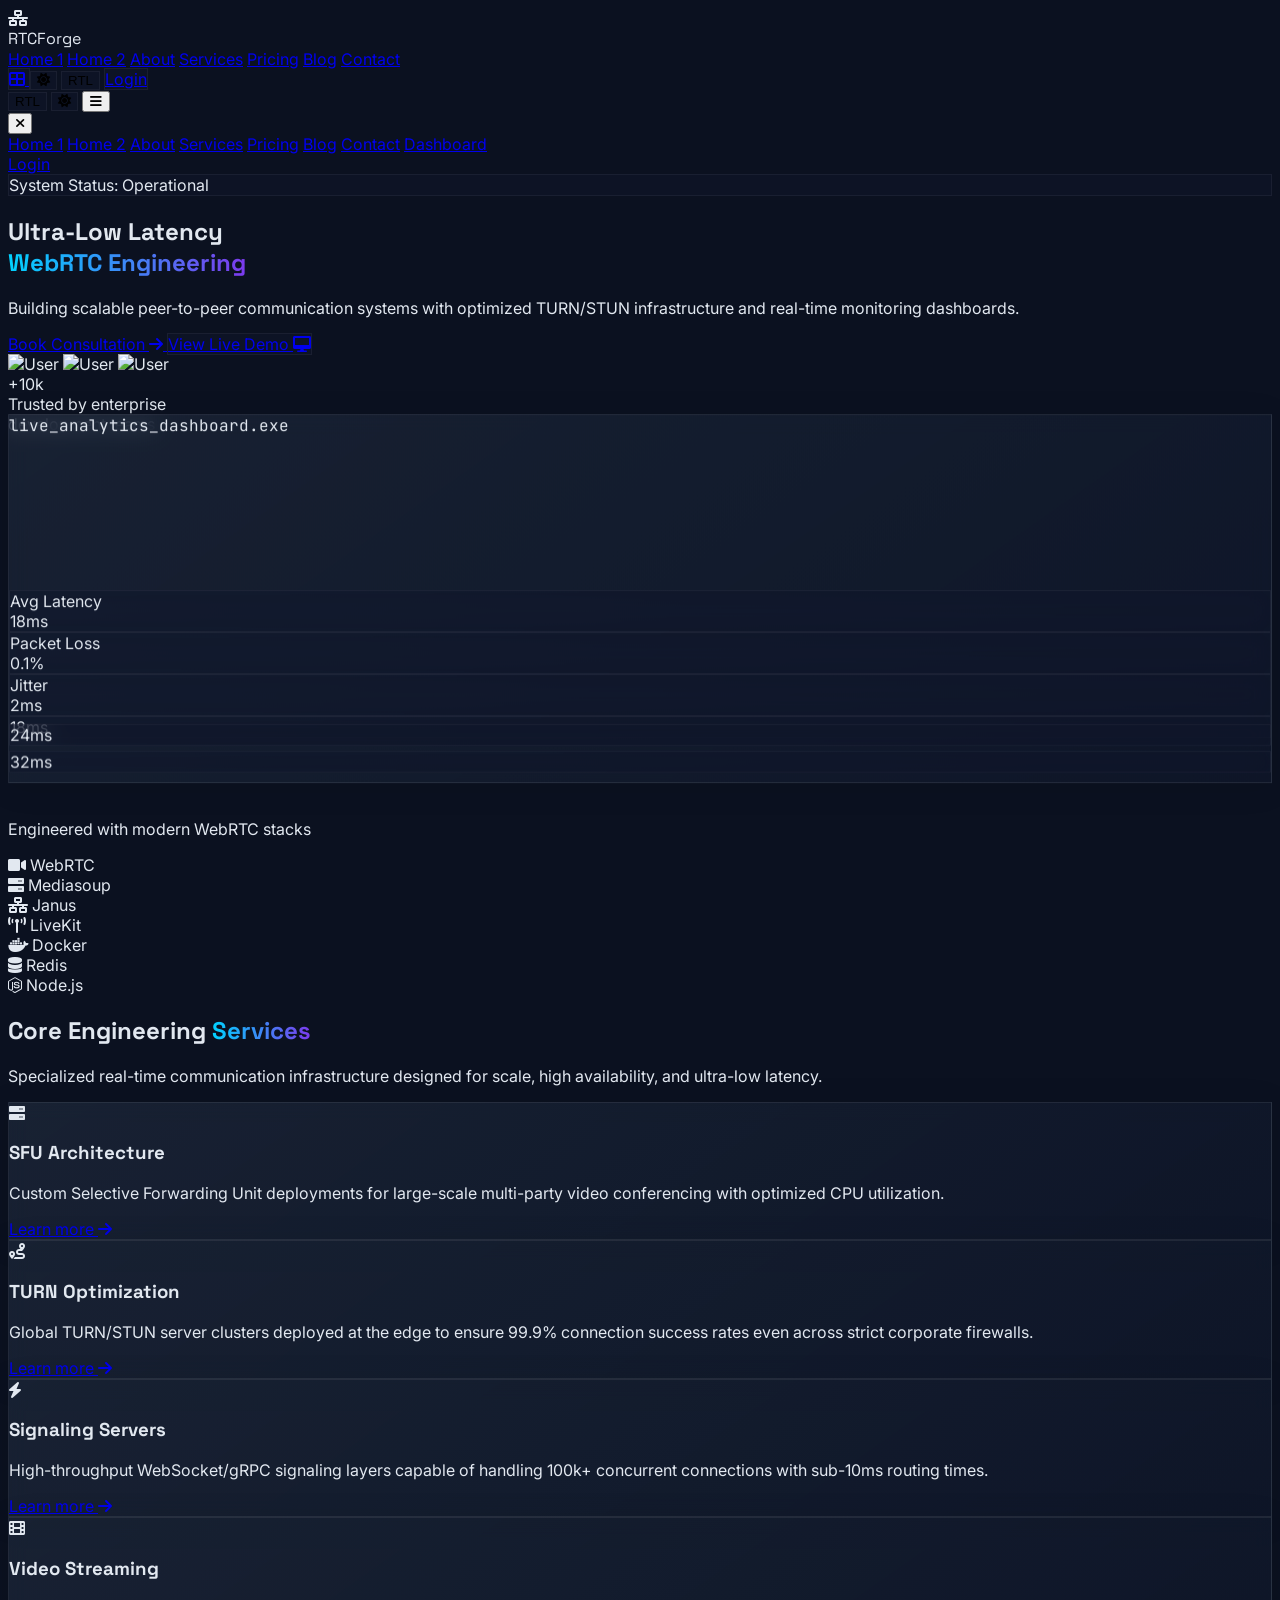
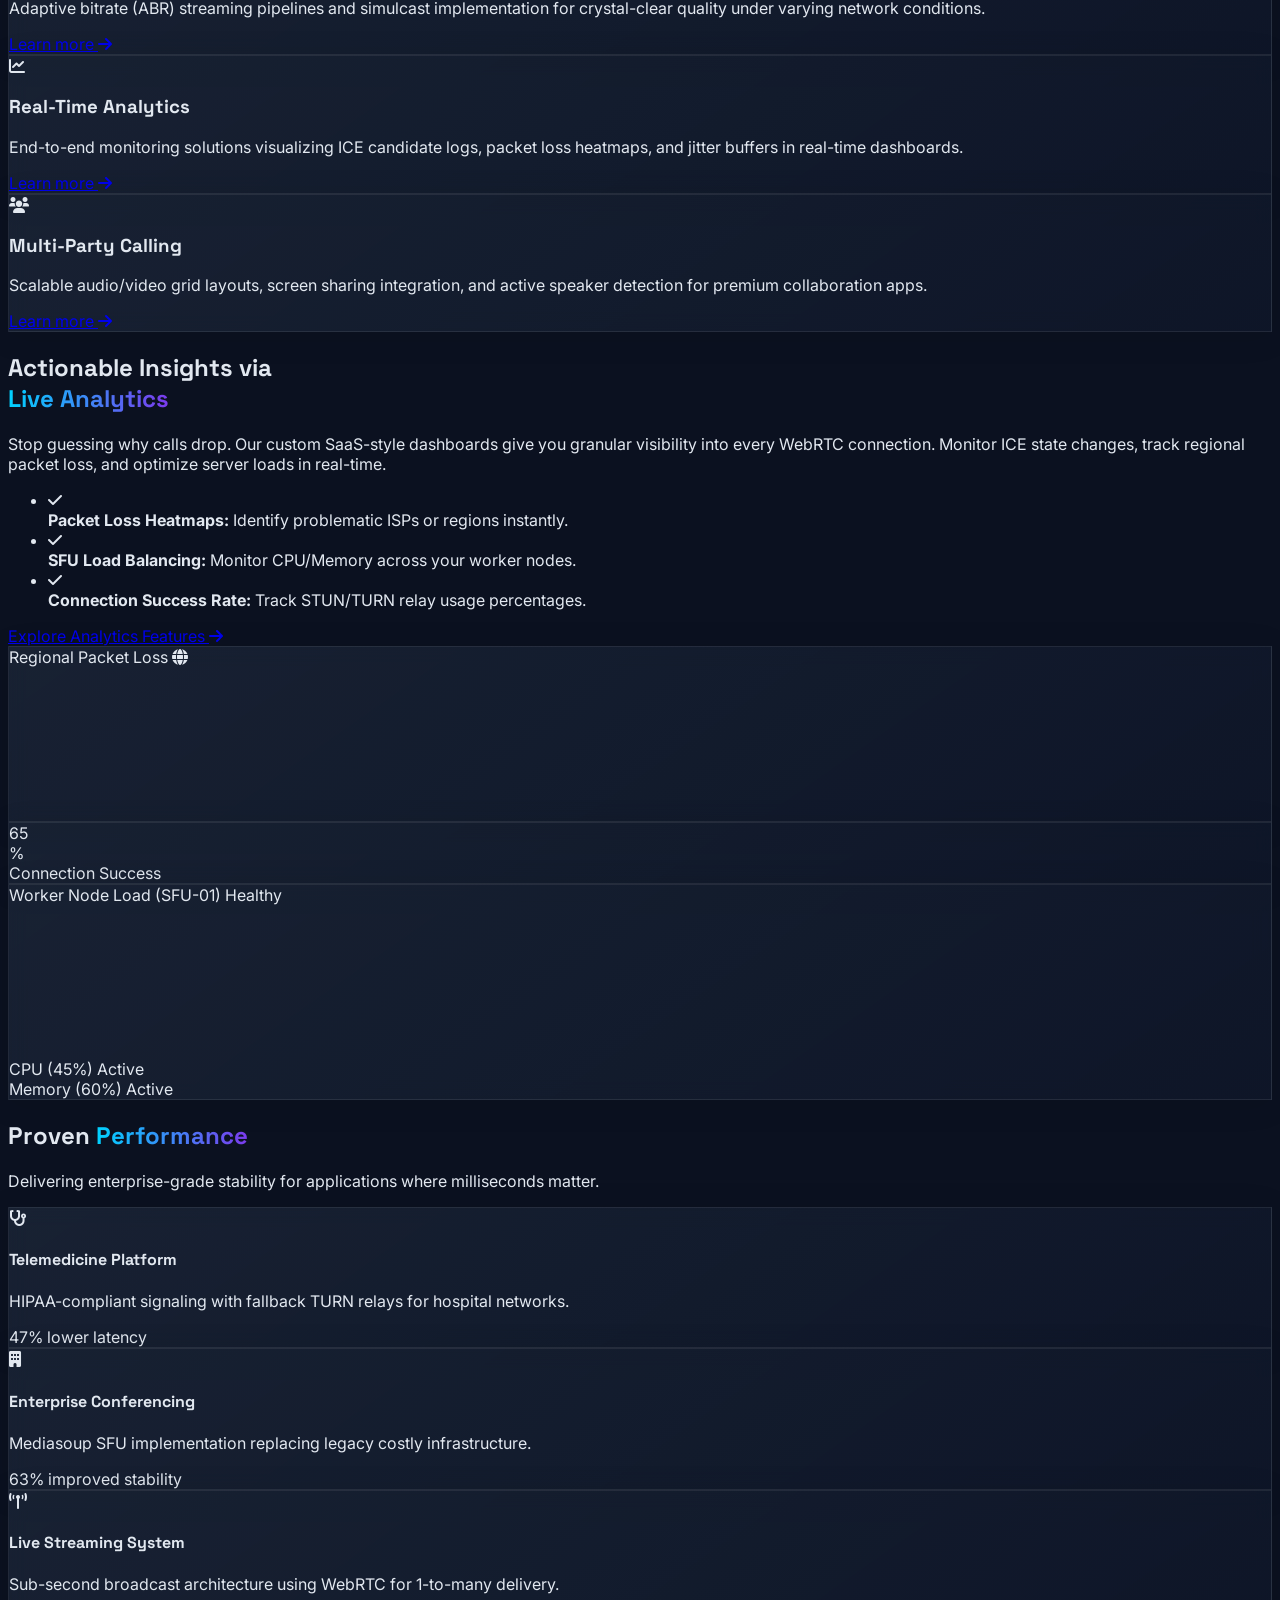
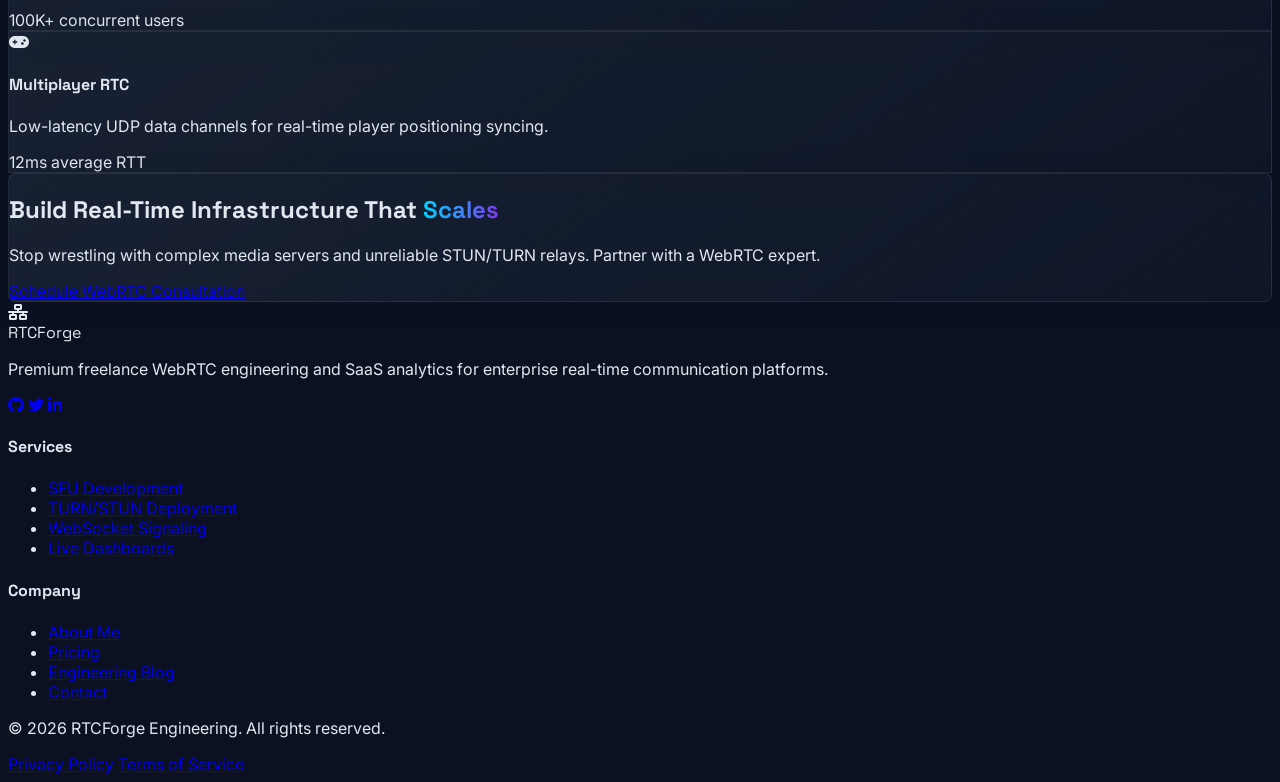
==== index.html @ e5177c93 "first commit" ====
<!DOCTYPE html>
<html lang="en" dir="ltr">
<head>
    <meta charset="UTF-8">
    <meta name="viewport" content="width=device-width, initial-scale=1.0">
    <title>WebRTC Dev | Premium Infrastructure</title>
    <meta name="description" content="Ultra-Low Latency WebRTC Engineering and SaaS Analytics">
    <script src="https://cdn.tailwindcss.com"></script>
    <script>
        tailwind.config = {
            darkMode: 'class',
            theme: {
                extend: {
                    colors: {
                        primary: '#00D2FF',
                        secondary: '#7C3AED',
                        dark: '#0B1120',
                        success: '#22C55E',
                        warning: '#F59E0B'
                    }
                }
            }
        }
    </script>
    <link href="https://cdnjs.cloudflare.com/ajax/libs/font-awesome/6.0.0/css/all.min.css" rel="stylesheet">
    <link href="https://unpkg.com/aos@2.3.1/dist/aos.css" rel="stylesheet">
    <link rel="stylesheet" href="assets/css/style.css">
    <link rel="stylesheet" href="assets/css/dark-mode.css">
    <link rel="stylesheet" href="assets/css/responsive.css">
</head>
<body class="antialiased selection:bg-primary selection:text-white relative">

    <!-- Header -->
    <!-- Header -->
    <header id="header" class="fixed w-full top-0 z-50 transition-all duration-300 bg-transparent">
        <div class="max-w-7xl mx-auto px-4 sm:px-6 lg:px-8">
            <div class="flex justify-between items-center h-20">
                <!-- Logo -->
                <div class="flex-shrink-0 flex items-center gap-3">
                    <div class="w-10 h-10 rounded-lg bg-gradient-to-tr from-primary to-secondary flex items-center justify-center text-white font-bold text-xl neon-border">
                        <i class="fas fa-network-wired"></i>
                    </div>
                    <span class="font-bold text-xl tracking-tight text-white dark-text-light" style="font-family: 'Space Grotesk', sans-serif;">RTC<span class="text-primary">Forge</span></span>
                </div>

                <!-- Desktop Menu -->
                <nav class="hidden xl:flex space-x-8 desktop-menu items-center">
                    <a href="index.html" class="text-primary font-medium hover:text-primary transition-colors">Home 1</a>
                    <a href="home2.html" class="text-gray-300 hover:text-white transition-colors">Home 2</a>
                    <a href="about.html" class="text-gray-300 hover:text-white transition-colors">About</a>
                    <a href="services.html" class="text-gray-300 hover:text-white transition-colors">Services</a>
                    <a href="pricing.html" class="text-gray-300 hover:text-white transition-colors">Pricing</a>
                    <a href="blog.html" class="text-gray-300 hover:text-white transition-colors">Blog</a>
                    <a href="contact.html" class="text-gray-300 hover:text-white transition-colors">Contact</a>
                </nav>

                <!-- Right Side Actions -->
                <div class="hidden xl:flex items-center space-x-4">
                    <a href="dashboard.html" title="Dashboard" class="text-gray-300 hover:text-white transition-colors text-sm font-bold glass px-3 py-2 rounded-lg flex items-center justify-center">
                        <i class="fas fa-th-large"></i>
                    </a>
                    <button id="theme-toggle" class="text-gray-300 hover:text-white transition-colors text-sm font-bold glass px-3 py-2 rounded-lg flex items-center justify-center">
                        <i class="fas fa-sun"></i>
                    </button>
                    <button id="rtl-toggle" class="text-gray-300 hover:text-white transition-colors text-sm font-bold glass px-3 py-2 rounded-lg">
                        RTL
                    </button>
                    <a href="login.html" class="text-gray-300 hover:text-white transition-colors glass px-6 py-2 rounded-lg font-medium">Login</a>
                </div>

                <!-- Mobile menu button -->
                <div class="xl:hidden flex items-center gap-4">
                    
                    <button id="mobile-rtl-toggle" class="text-gray-300 hover:text-white text-xs font-bold glass px-2 py-1 rounded">
                        RTL
                    </button>
                    <button id="mobile-theme-toggle" class="text-gray-300 hover:text-white w-8 h-8 rounded-full glass flex items-center justify-center">
                        <i class="fas fa-sun"></i>
                    </button>
                    <button id="mobile-menu-btn" class="text-gray-300 hover:text-white focus:outline-none p-2">
                        <i class="fas fa-bars text-2xl"></i>
                    </button>
                </div>
            </div>
        </div>
    </header>

                <!-- Mobile Menu Overlay -->
    <div id="mobile-menu" class="fixed inset-0 z-[60] bg-dark/95 backdrop-blur-xl transform translate-x-full transition-transform duration-300 xl:hidden flex flex-col">
        <div class="flex justify-end p-6">
            <button id="close-menu-btn" class="text-gray-400 hover:text-white">
                <i class="fas fa-times text-2xl"></i>
            </button>
        </div>
        <div class="flex flex-col items-center gap-6 px-4 py-8 overflow-y-auto">
            <a href="index.html" class="text-2xl font-bold text-primary">Home 1</a>
            <a href="home2.html" class="text-2xl font-bold text-gray-300">Home 2</a>
            <a href="about.html" class="text-2xl font-bold text-gray-300">About</a>
            <a href="services.html" class="text-2xl font-bold text-gray-300">Services</a>
            <a href="pricing.html" class="text-2xl font-bold text-gray-300">Pricing</a>
            <a href="blog.html" class="text-2xl font-bold text-gray-300">Blog</a>
            <a href="contact.html" class="text-2xl font-bold text-gray-300">Contact</a>
            <a href="dashboard.html" class="text-2xl font-bold text-gray-300">Dashboard</a>
            
            <div class="flex gap-4 mt-8 w-full justify-center">
                <a href="login.html" class="bg-gradient-to-r from-primary to-secondary text-white font-bold px-8 py-3 rounded-lg w-full max-w-xs text-center btn-glow">Login</a>
            </div>
        </div>
    </div>
    </div>
    </div>
    </div>

    <!-- Main Content -->
    <main>
        <!-- SECTION 1: HERO -->
        <section class="relative min-h-screen flex items-center pt-24 pb-12 overflow-hidden">
            <!-- Background Elements -->
            <div class="absolute inset-0 z-0">
                <div class="absolute top-1/4 left-1/4 w-96 h-96 bg-primary/20 rounded-full blur-[120px] mix-blend-screen"></div>
                <div class="absolute bottom-1/4 right-1/4 w-96 h-96 bg-secondary/20 rounded-full blur-[120px] mix-blend-screen"></div>
                <div class="absolute inset-0 bg-[url('https://images.unsplash.com/photo-1451187580459-43490279c0fa?q=80&w=2072&auto=format&fit=crop')] bg-cover bg-center opacity-10 mix-blend-luminosity"></div>
                <!-- Animated particles (simulated with CSS) -->
                <div class="absolute inset-0 overflow-hidden opacity-30">
                    <div class="packet absolute w-2 h-2 bg-primary rounded-full blur-[1px] top-1/4 left-0"></div>
                    <div class="packet absolute w-2 h-2 bg-secondary rounded-full blur-[1px] top-2/4 left-10"></div>
                    <div class="packet absolute w-2 h-2 bg-primary rounded-full blur-[1px] top-3/4 left-20"></div>
                </div>
            </div>

            <div class="max-w-7xl mx-auto px-4 sm:px-6 lg:px-8 relative z-10 w-full">
                <div class="grid grid-cols-1 lg:grid-cols-2 gap-12 items-center">
                    <div data-aos="fade-right">
                        <div class="inline-flex items-center gap-2 px-4 py-2 rounded-full glass border border-primary/30 text-primary text-sm font-medium mb-6">
                            <span class="relative flex h-3 w-3">
                              <span class="animate-ping absolute inline-flex h-full w-full rounded-full bg-primary opacity-75"></span>
                              <span class="relative inline-flex rounded-full h-3 w-3 bg-primary"></span>
                            </span>
                            System Status: Operational
                        </div>
                        <h1 class="hero-title text-5xl md:text-6xl font-bold leading-tight mb-6 text-white dark-text-light">
                            Ultra-Low Latency <br>
                            <span class="text-gradient">WebRTC Engineering</span>
                        </h1>
                        <p class="text-lg md:text-xl text-gray-400 mb-8 max-w-xl leading-relaxed">
                            Building scalable peer-to-peer communication systems with optimized TURN/STUN infrastructure and real-time monitoring dashboards.
                        </p>
                        <div class="flex flex-wrap gap-4">
                            <a href="contact.html" class="bg-gradient-to-r from-primary to-secondary text-white font-bold px-8 py-4 rounded-lg btn-glow inline-flex items-center gap-2">
                                Book Consultation <i class="fas fa-arrow-right"></i>
                            </a>
                            <a href="dashboard.html" class="glass text-white font-bold px-8 py-4 rounded-lg hover:bg-white/10 transition-colors inline-flex items-center gap-2">
                                View Live Demo <i class="fas fa-desktop"></i>
                            </a>
                        </div>
                        <div class="mt-10 flex gap-6 items-center">
                            <div class="flex -space-x-4">
                                <img class="w-12 h-12 rounded-full border-2 border-dark" src="https://images.unsplash.com/photo-1534528741775-53994a69daeb?q=80&w=100&auto=format&fit=crop" alt="User">
                                <img class="w-12 h-12 rounded-full border-2 border-dark" src="https://images.unsplash.com/photo-1506794778202-cad84cf45f1d?q=80&w=100&auto=format&fit=crop" alt="User">
                                <img class="w-12 h-12 rounded-full border-2 border-dark" src="https://images.unsplash.com/photo-1494790108377-be9c29b29330?q=80&w=100&auto=format&fit=crop" alt="User">
                                <div class="w-12 h-12 rounded-full border-2 border-dark bg-slate-800 flex items-center justify-center text-xs font-bold">+10k</div>
                            </div>
                            <div class="text-sm text-gray-400">Trusted by enterprise<br><span class="text-white font-semibold">development teams</span></div>
                        </div>
                    </div>
                    
                    <div class="relative" data-aos="fade-left" data-aos-delay="200">
                        <!-- Hero Visual: Dashboard UI Mockup -->
                        <div class="glass-card rounded-2xl p-6 border border-slate-700/50 float-anim relative">
                            <!-- Top Bar -->
                            <div class="flex justify-between items-center mb-6 border-b border-slate-700/50 pb-4">
                                <div class="flex gap-2">
                                    <div class="w-3 h-3 rounded-full bg-red-500"></div>
                                    <div class="w-3 h-3 rounded-full bg-yellow-500"></div>
                                    <div class="w-3 h-3 rounded-full bg-green-500"></div>
                                </div>
                                <div class="text-xs text-gray-400 tech-label">live_analytics_dashboard.exe</div>
                            </div>
                            
                            <!-- Graph Area -->
                            <div class="h-48 mb-6 relative">
                                <canvas id="latencyChart"></canvas>
                            </div>

                            <!-- Metrics -->
                            <div class="grid grid-cols-3 gap-4">
                                <div class="glass rounded-xl p-4 text-center border border-white/5">
                                    <div class="text-gray-400 text-xs mb-1 uppercase tracking-wider">Avg Latency</div>
                                    <div class="text-2xl font-bold text-white flex items-center justify-center gap-1">
                                        18<span class="text-primary text-sm">ms</span>
                                    </div>
                                </div>
                                <div class="glass rounded-xl p-4 text-center border border-white/5 relative overflow-hidden">
                                    <div class="absolute inset-0 bg-secondary/10"></div>
                                    <div class="text-gray-400 text-xs mb-1 uppercase tracking-wider relative z-10">Packet Loss</div>
                                    <div class="text-2xl font-bold text-white flex items-center justify-center gap-1 relative z-10">
                                        0.1<span class="text-secondary text-sm">%</span>
                                    </div>
                                </div>
                                <div class="glass rounded-xl p-4 text-center border border-white/5">
                                    <div class="text-gray-400 text-xs mb-1 uppercase tracking-wider">Jitter</div>
                                    <div class="text-2xl font-bold text-white flex items-center justify-center gap-1">
                                        2<span class="text-success text-sm">ms</span>
                                    </div>
                                </div>
                            </div>

                            <!-- Latency Badges absolute positioned -->
                            <div class="absolute -top-6 -right-6 glass px-4 py-2 rounded-lg border border-primary/50 text-primary font-bold shadow-[0_0_15px_rgba(0,210,255,0.3)] animate-pulse">
                                18ms
                            </div>
                            <div class="absolute top-1/2 -left-8 glass px-4 py-2 rounded-lg border border-secondary/50 text-secondary font-bold shadow-[0_0_15px_rgba(124,58,237,0.3)] float-anim" style="animation-delay: 1s;">
                                24ms
                            </div>
                            <div class="absolute -bottom-4 right-10 glass px-4 py-2 rounded-lg border border-success/50 text-success font-bold shadow-[0_0_15px_rgba(34,197,94,0.3)] float-anim" style="animation-delay: 2s;">
                                32ms
                            </div>
                        </div>
                    </div>
                </div>
            </div>
        </section>

        <!-- SECTION 2: TECHNOLOGY STACK -->
        <section class="py-12 border-y border-white/5 bg-black/20">
            <div class="max-w-7xl mx-auto px-4 sm:px-6 lg:px-8 text-center">
                <p class="text-sm text-gray-500 uppercase tracking-widest mb-8 font-semibold">Engineered with modern WebRTC stacks</p>
                <div class="flex flex-wrap justify-center gap-8 md:gap-16 items-center opacity-70 grayscale hover:grayscale-0 transition-all duration-500">
                    <div class="text-2xl font-bold text-white flex items-center gap-2"><i class="fas fa-video text-primary"></i> WebRTC</div>
                    <div class="text-2xl font-bold text-white flex items-center gap-2"><i class="fas fa-server text-secondary"></i> Mediasoup</div>
                    <div class="text-2xl font-bold text-white flex items-center gap-2"><i class="fas fa-network-wired text-success"></i> Janus</div>
                    <div class="text-2xl font-bold text-white flex items-center gap-2"><i class="fas fa-broadcast-tower text-warning"></i> LiveKit</div>
                    <div class="text-2xl font-bold text-white flex items-center gap-2"><i class="fab fa-docker text-blue-500"></i> Docker</div>
                    <div class="text-2xl font-bold text-white flex items-center gap-2"><i class="fas fa-database text-red-500"></i> Redis</div>
                    <div class="text-2xl font-bold text-white flex items-center gap-2"><i class="fab fa-node-js text-green-500"></i> Node.js</div>
                </div>
            </div>
        </section>

        <!-- SECTION 3: SERVICES -->
        <section class="py-24 relative">
            <div class="max-w-7xl mx-auto px-4 sm:px-6 lg:px-8">
                <div class="text-center max-w-3xl mx-auto mb-16" data-aos="fade-up">
                    <h2 class="text-3xl md:text-5xl font-bold mb-6 text-white">Core Engineering <span class="text-gradient">Services</span></h2>
                    <p class="text-gray-400 text-lg">Specialized real-time communication infrastructure designed for scale, high availability, and ultra-low latency.</p>
                </div>

                <div class="grid grid-cols-1 md:grid-cols-2 lg:grid-cols-3 gap-8">
                    <!-- Service Card 1 -->
                    <div class="glass-card rounded-2xl p-8 hover:-translate-y-2 transition-all duration-300 border border-transparent hover:border-primary/50 group h-full flex flex-col" data-aos="fade-up" data-aos-delay="100">
                        <div class="w-14 h-14 rounded-xl bg-primary/10 flex items-center justify-center text-primary text-2xl mb-6 group-hover:scale-110 transition-transform">
                            <i class="fas fa-server"></i>
                        </div>
                        <h3 class="text-xl font-bold text-white mb-4">SFU Architecture</h3>
                        <p class="text-gray-400 mb-8 flex-grow">Custom Selective Forwarding Unit deployments for large-scale multi-party video conferencing with optimized CPU utilization.</p>
                        <a href="services.html" class="text-primary font-semibold flex items-center gap-2 group-hover:gap-3 transition-all mt-auto">Learn more <i class="fas fa-arrow-right text-sm"></i></a>
                    </div>

                    <!-- Service Card 2 -->
                    <div class="glass-card rounded-2xl p-8 hover:-translate-y-2 transition-all duration-300 border border-transparent hover:border-secondary/50 group h-full flex flex-col" data-aos="fade-up" data-aos-delay="200">
                        <div class="w-14 h-14 rounded-xl bg-secondary/10 flex items-center justify-center text-secondary text-2xl mb-6 group-hover:scale-110 transition-transform">
                            <i class="fas fa-route"></i>
                        </div>
                        <h3 class="text-xl font-bold text-white mb-4">TURN Optimization</h3>
                        <p class="text-gray-400 mb-8 flex-grow">Global TURN/STUN server clusters deployed at the edge to ensure 99.9% connection success rates even across strict corporate firewalls.</p>
                        <a href="services.html" class="text-secondary font-semibold flex items-center gap-2 group-hover:gap-3 transition-all mt-auto">Learn more <i class="fas fa-arrow-right text-sm"></i></a>
                    </div>

                    <!-- Service Card 3 -->
                    <div class="glass-card rounded-2xl p-8 hover:-translate-y-2 transition-all duration-300 border border-transparent hover:border-success/50 group h-full flex flex-col" data-aos="fade-up" data-aos-delay="300">
                        <div class="w-14 h-14 rounded-xl bg-success/10 flex items-center justify-center text-success text-2xl mb-6 group-hover:scale-110 transition-transform">
                            <i class="fas fa-bolt"></i>
                        </div>
                        <h3 class="text-xl font-bold text-white mb-4">Signaling Servers</h3>
                        <p class="text-gray-400 mb-8 flex-grow">High-throughput WebSocket/gRPC signaling layers capable of handling 100k+ concurrent connections with sub-10ms routing times.</p>
                        <a href="services.html" class="text-success font-semibold flex items-center gap-2 group-hover:gap-3 transition-all mt-auto">Learn more <i class="fas fa-arrow-right text-sm"></i></a>
                    </div>

                    <!-- Service Card 4 -->
                    <div class="glass-card rounded-2xl p-8 hover:-translate-y-2 transition-all duration-300 border border-transparent hover:border-warning/50 group h-full flex flex-col" data-aos="fade-up" data-aos-delay="400">
                        <div class="w-14 h-14 rounded-xl bg-warning/10 flex items-center justify-center text-warning text-2xl mb-6 group-hover:scale-110 transition-transform">
                            <i class="fas fa-film"></i>
                        </div>
                        <h3 class="text-xl font-bold text-white mb-4">Video Streaming</h3>
                        <p class="text-gray-400 mb-8 flex-grow">Adaptive bitrate (ABR) streaming pipelines and simulcast implementation for crystal-clear quality under varying network conditions.</p>
                        <a href="services.html" class="text-warning font-semibold flex items-center gap-2 group-hover:gap-3 transition-all mt-auto">Learn more <i class="fas fa-arrow-right text-sm"></i></a>
                    </div>

                    <!-- Service Card 5 -->
                    <div class="glass-card rounded-2xl p-8 hover:-translate-y-2 transition-all duration-300 border border-transparent hover:border-primary/50 group h-full flex flex-col" data-aos="fade-up" data-aos-delay="500">
                        <div class="w-14 h-14 rounded-xl bg-primary/10 flex items-center justify-center text-primary text-2xl mb-6 group-hover:scale-110 transition-transform">
                            <i class="fas fa-chart-line"></i>
                        </div>
                        <h3 class="text-xl font-bold text-white mb-4">Real-Time Analytics</h3>
                        <p class="text-gray-400 mb-8 flex-grow">End-to-end monitoring solutions visualizing ICE candidate logs, packet loss heatmaps, and jitter buffers in real-time dashboards.</p>
                        <a href="services.html" class="text-primary font-semibold flex items-center gap-2 group-hover:gap-3 transition-all mt-auto">Learn more <i class="fas fa-arrow-right text-sm"></i></a>
                    </div>

                    <!-- Service Card 6 -->
                    <div class="glass-card rounded-2xl p-8 hover:-translate-y-2 transition-all duration-300 border border-transparent hover:border-secondary/50 group h-full flex flex-col" data-aos="fade-up" data-aos-delay="600">
                        <div class="w-14 h-14 rounded-xl bg-secondary/10 flex items-center justify-center text-secondary text-2xl mb-6 group-hover:scale-110 transition-transform">
                            <i class="fas fa-users"></i>
                        </div>
                        <h3 class="text-xl font-bold text-white mb-4">Multi-Party Calling</h3>
                        <p class="text-gray-400 mb-8 flex-grow">Scalable audio/video grid layouts, screen sharing integration, and active speaker detection for premium collaboration apps.</p>
                        <a href="services.html" class="text-secondary font-semibold flex items-center gap-2 group-hover:gap-3 transition-all mt-auto">Learn more <i class="fas fa-arrow-right text-sm"></i></a>
                    </div>
                </div>
            </div>
        </section>

        <!-- SECTION 4: LIVE ANALYTICS -->
        <section class="py-24 relative overflow-hidden bg-slate-900/50">
            <!-- Glow effect -->
            <div class="absolute top-0 right-0 w-[500px] h-[500px] bg-secondary/10 rounded-full blur-[150px] mix-blend-screen"></div>

            <div class="max-w-7xl mx-auto px-4 sm:px-6 lg:px-8 relative z-10">
                <div class="grid grid-cols-1 lg:grid-cols-2 gap-16 items-center">
                    <div data-aos="fade-right">
                        <h2 class="text-3xl md:text-5xl font-bold mb-6 text-white">Actionable Insights via <br><span class="text-gradient">Live Analytics</span></h2>
                        <p class="text-gray-400 text-lg mb-8 leading-relaxed">
                            Stop guessing why calls drop. Our custom SaaS-style dashboards give you granular visibility into every WebRTC connection. Monitor ICE state changes, track regional packet loss, and optimize server loads in real-time.
                        </p>
                        <ul class="space-y-4 mb-10">
                            <li class="flex items-start gap-3">
                                <div class="mt-1 w-6 h-6 rounded-full bg-primary/20 flex items-center justify-center text-primary text-xs"><i class="fas fa-check"></i></div>
                                <div class="text-gray-300"><strong>Packet Loss Heatmaps:</strong> Identify problematic ISPs or regions instantly.</div>
                            </li>
                            <li class="flex items-start gap-3">
                                <div class="mt-1 w-6 h-6 rounded-full bg-secondary/20 flex items-center justify-center text-secondary text-xs"><i class="fas fa-check"></i></div>
                                <div class="text-gray-300"><strong>SFU Load Balancing:</strong> Monitor CPU/Memory across your worker nodes.</div>
                            </li>
                            <li class="flex items-start gap-3">
                                <div class="mt-1 w-6 h-6 rounded-full bg-success/20 flex items-center justify-center text-success text-xs"><i class="fas fa-check"></i></div>
                                <div class="text-gray-300"><strong>Connection Success Rate:</strong> Track STUN/TURN relay usage percentages.</div>
                            </li>
                        </ul>
                        <a href="dashboard.html" class="btn-glow bg-white/5 border border-white/10 hover:bg-white/10 text-white px-8 py-3 rounded-lg font-semibold transition-all inline-flex items-center gap-2">
                            Explore Analytics Features <i class="fas fa-arrow-right"></i>
                        </a>
                    </div>

                    <div class="grid grid-cols-2 gap-4" data-aos="fade-left">
                        <!-- Widget 1 -->
                        <div class="glass-card p-5 rounded-xl border border-white/5">
                            <div class="flex justify-between items-center mb-4">
                                <span class="text-gray-400 text-sm font-medium">Regional Packet Loss</span>
                                <i class="fas fa-globe text-secondary"></i>
                            </div>
                            <div class="h-32 relative">
                                <canvas id="packetLossChart"></canvas>
                            </div>
                        </div>

                        <!-- Widget 2 -->
                        <div class="glass-card p-5 rounded-xl border border-white/5 flex flex-col justify-center items-center text-center">
                            <div class="w-16 h-16 rounded-full border-4 border-primary border-t-transparent animate-spin mb-4"></div>
                            <div class="text-3xl font-bold text-white mb-1 counter-value" data-target="99.8">0</div>
                            <span class="text-success text-sm font-bold absolute ml-[70px] mt-2">%</span>
                            <div class="text-gray-400 text-sm uppercase tracking-wide">Connection Success</div>
                        </div>

                        <!-- Widget 3 -->
                        <div class="glass-card p-5 rounded-xl border border-white/5 col-span-2">
                            <div class="flex justify-between items-center mb-4">
                                <span class="text-gray-400 text-sm font-medium">Worker Node Load (SFU-01)</span>
                                <span class="text-xs bg-success/20 text-success px-2 py-1 rounded">Healthy</span>
                            </div>
                            <div class="flex gap-4 items-center">
                                <div class="w-32 h-32 relative">
                                    <canvas id="sfuLoadChart"></canvas>
                                </div>
                                <div class="space-y-2 flex-grow">
                                    <div class="flex justify-between text-xs">
                                        <span class="text-gray-400">CPU (45%)</span>
                                        <span class="text-white">Active</span>
                                    </div>
                                    <div class="w-full bg-slate-800 rounded-full h-1.5">
                                        <div class="bg-primary h-1.5 rounded-full" style="width: 45%"></div>
                                    </div>
                                    
                                    <div class="flex justify-between text-xs pt-2">
                                        <span class="text-gray-400">Memory (60%)</span>
                                        <span class="text-white">Active</span>
                                    </div>
                                    <div class="w-full bg-slate-800 rounded-full h-1.5">
                                        <div class="bg-secondary h-1.5 rounded-full" style="width: 60%"></div>
                                    </div>
                                </div>
                            </div>
                        </div>
                    </div>
                </div>
            </div>
        </section>

        <!-- SECTION 5: CASE STUDIES -->
        <section class="py-24 relative">
            <div class="max-w-7xl mx-auto px-4 sm:px-6 lg:px-8">
                <div class="text-center max-w-3xl mx-auto mb-16" data-aos="fade-up">
                    <h2 class="text-3xl md:text-5xl font-bold mb-6 text-white">Proven <span class="text-gradient">Performance</span></h2>
                    <p class="text-gray-400 text-lg">Delivering enterprise-grade stability for applications where milliseconds matter.</p>
                </div>

                <div class="grid grid-cols-1 md:grid-cols-2 lg:grid-cols-4 gap-6">
                    <!-- Case 1 -->
                    <div class="glass-card p-6 rounded-2xl border border-white/5 hover:border-primary/30 transition-colors" data-aos="zoom-in" data-aos-delay="100">
                        <div class="text-primary text-3xl mb-4"><i class="fas fa-stethoscope"></i></div>
                        <h4 class="text-lg font-bold text-white mb-2">Telemedicine Platform</h4>
                        <p class="text-gray-400 text-sm mb-6">HIPAA-compliant signaling with fallback TURN relays for hospital networks.</p>
                        <div class="text-2xl font-bold text-white border-t border-white/10 pt-4"><span class="text-success">47%</span> <span class="text-sm font-normal text-gray-500 block">lower latency</span></div>
                    </div>

                    <!-- Case 2 -->
                    <div class="glass-card p-6 rounded-2xl border border-white/5 hover:border-secondary/30 transition-colors" data-aos="zoom-in" data-aos-delay="200">
                        <div class="text-secondary text-3xl mb-4"><i class="fas fa-building"></i></div>
                        <h4 class="text-lg font-bold text-white mb-2">Enterprise Conferencing</h4>
                        <p class="text-gray-400 text-sm mb-6">Mediasoup SFU implementation replacing legacy costly infrastructure.</p>
                        <div class="text-2xl font-bold text-white border-t border-white/10 pt-4"><span class="text-primary">63%</span> <span class="text-sm font-normal text-gray-500 block">improved stability</span></div>
                    </div>

                    <!-- Case 3 -->
                    <div class="glass-card p-6 rounded-2xl border border-white/5 hover:border-success/30 transition-colors" data-aos="zoom-in" data-aos-delay="300">
                        <div class="text-success text-3xl mb-4"><i class="fas fa-broadcast-tower"></i></div>
                        <h4 class="text-lg font-bold text-white mb-2">Live Streaming System</h4>
                        <p class="text-gray-400 text-sm mb-6">Sub-second broadcast architecture using WebRTC for 1-to-many delivery.</p>
                        <div class="text-2xl font-bold text-white border-t border-white/10 pt-4"><span class="text-warning">100K+</span> <span class="text-sm font-normal text-gray-500 block">concurrent users</span></div>
                    </div>

                    <!-- Case 4 -->
                    <div class="glass-card p-6 rounded-2xl border border-white/5 hover:border-warning/30 transition-colors" data-aos="zoom-in" data-aos-delay="400">
                        <div class="text-warning text-3xl mb-4"><i class="fas fa-gamepad"></i></div>
                        <h4 class="text-lg font-bold text-white mb-2">Multiplayer RTC</h4>
                        <p class="text-gray-400 text-sm mb-6">Low-latency UDP data channels for real-time player positioning syncing.</p>
                        <div class="text-2xl font-bold text-white border-t border-white/10 pt-4"><span class="text-white">12ms</span> <span class="text-sm font-normal text-gray-500 block">average RTT</span></div>
                    </div>
                </div>
            </div>
        </section>

        <!-- SECTION 6: CTA -->
        <section class="py-24 relative overflow-hidden">
            <div class="absolute inset-0 bg-gradient-to-b from-transparent to-primary/5"></div>
            <div class="max-w-5xl mx-auto px-4 sm:px-6 lg:px-8 relative z-10">
                <div class="glass-card p-12 md:p-16 rounded-3xl border border-primary/20 text-center relative overflow-hidden neon-border">
                    <div class="absolute top-0 left-1/2 -translate-x-1/2 w-full h-full bg-[radial-gradient(ellipse_at_top,_var(--tw-gradient-stops))] from-primary/20 via-transparent to-transparent"></div>
                    
                    <h2 class="text-4xl md:text-5xl font-bold mb-6 text-white relative z-10">Build Real-Time Infrastructure That <span class="text-gradient">Scales</span></h2>
                    <p class="text-xl text-gray-300 mb-10 max-w-2xl mx-auto relative z-10">Stop wrestling with complex media servers and unreliable STUN/TURN relays. Partner with a WebRTC expert.</p>
                    
                    <a href="contact.html" class="bg-gradient-to-r from-primary to-secondary text-white font-bold px-10 py-5 rounded-xl text-lg btn-glow inline-block relative z-10">
                        Schedule WebRTC Consultation
                    </a>
                </div>
            </div>
        </section>
    </main>

    <!-- Footer -->
    <footer class="bg-slate-900 border-t border-white/10 pt-16 pb-8">
        <div class="max-w-7xl mx-auto px-4 sm:px-6 lg:px-8">
            <div class="grid grid-cols-1 md:grid-cols-4 gap-12 mb-12">
                <div class="col-span-1 md:col-span-2">
                    <div class="flex items-center gap-3 mb-6">
                        <div class="w-10 h-10 rounded-lg bg-gradient-to-tr from-primary to-secondary flex items-center justify-center text-white font-bold text-xl neon-border">
                            <i class="fas fa-network-wired"></i>
                        </div>
                        <span class="font-bold text-xl tracking-tight text-white dark-text-light" style="font-family: 'Space Grotesk', sans-serif;">RTC<span class="text-primary">Forge</span></span>
                    </div>
                    <p class="text-gray-400 mb-6 max-w-sm">Premium freelance WebRTC engineering and SaaS analytics for enterprise real-time communication platforms.</p>
                    <div class="flex space-x-4">
                        <a href="#" class="w-10 h-10 rounded-full bg-white/5 flex items-center justify-center text-gray-400 hover:text-primary hover:bg-white/10 transition-all"><i class="fab fa-github"></i></a>
                        <a href="#" class="w-10 h-10 rounded-full bg-white/5 flex items-center justify-center text-gray-400 hover:text-secondary hover:bg-white/10 transition-all"><i class="fab fa-twitter"></i></a>
                        <a href="#" class="w-10 h-10 rounded-full bg-white/5 flex items-center justify-center text-gray-400 hover:text-primary hover:bg-white/10 transition-all"><i class="fab fa-linkedin-in"></i></a>
                    </div>
                </div>
                
                <div>
                    <h4 class="text-white font-bold mb-6">Services</h4>
                    <ul class="space-y-3">
                        <li><a href="services.html" class="text-gray-400 hover:text-primary transition-colors">SFU Development</a></li>
                        <li><a href="services.html" class="text-gray-400 hover:text-primary transition-colors">TURN/STUN Deployment</a></li>
                        <li><a href="services.html" class="text-gray-400 hover:text-primary transition-colors">WebSocket Signaling</a></li>
                        <li><a href="services.html" class="text-gray-400 hover:text-primary transition-colors">Live Dashboards</a></li>
                    </ul>
                </div>
                
                <div>
                    <h4 class="text-white font-bold mb-6">Company</h4>
                    <ul class="space-y-3">
                        <li><a href="about.html" class="text-gray-400 hover:text-primary transition-colors">About Me</a></li>
                        <li><a href="pricing.html" class="text-gray-400 hover:text-primary transition-colors">Pricing</a></li>
                        <li><a href="blog.html" class="text-gray-400 hover:text-primary transition-colors">Engineering Blog</a></li>
                        <li><a href="contact.html" class="text-gray-400 hover:text-primary transition-colors">Contact</a></li>
                    </ul>
                </div>
            </div>
            
            <div class="border-t border-white/10 pt-8 flex flex-col md:flex-row justify-between items-center gap-4">
                <p class="text-gray-500 text-sm">© 2026 RTCForge Engineering. All rights reserved.</p>
                <div class="flex space-x-6 text-sm text-gray-500">
                    <a href="#" class="hover:text-white transition-colors">Privacy Policy</a>
                    <a href="#" class="hover:text-white transition-colors">Terms of Service</a>
                </div>
            </div>
        </div>
    </footer>

    <!-- Scripts -->
    <script src="https://cdn.jsdelivr.net/npm/chart.js"></script>
    <script src="https://unpkg.com/aos@2.3.1/dist/aos.js"></script>
    <script src="https://cdnjs.cloudflare.com/ajax/libs/gsap/3.12.2/gsap.min.js"></script>
    <script src="assets/js/main.js"></script>
    <script src="assets/js/animations.js"></script>
    <script src="assets/js/dashboard.js"></script>
</body>
</html>
---- assets/css/style.css ----
@import url('https://fonts.googleapis.com/css2?family=Space+Grotesk:wght@300;400;500;600;700&family=Inter:wght@300;400;500;600;700&family=JetBrains+Mono:wght@400;500;700&display=swap');

:root {
    --primary: #00D2FF;
    --secondary: #7C3AED;
    --bg-dark: #0B1120;
    --success: #22C55E;
    --warning: #F59E0B;
}

body {
    font-family: 'Inter', sans-serif;
    background-color: var(--bg-dark);
    color: #e2e8f0;
    overflow-x: hidden;
}

h1, h2, h3, h4, h5, h6 {
    font-family: 'Space Grotesk', sans-serif;
}

.tech-label {
    font-family: 'JetBrains Mono', monospace;
}

.glass {
    background: rgba(15, 23, 42, 0.6);
    backdrop-filter: blur(12px);
    -webkit-backdrop-filter: blur(12px);
    border: 1px solid rgba(255, 255, 255, 0.05);
}

.glass-card {
    background: linear-gradient(145deg, rgba(30, 41, 59, 0.7), rgba(15, 23, 42, 0.8));
    backdrop-filter: blur(10px);
    border: 1px solid rgba(255, 255, 255, 0.08);
    box-shadow: 0 4px 30px rgba(0, 0, 0, 0.1);
}

.text-gradient {
    background: linear-gradient(90deg, var(--primary), var(--secondary));
    -webkit-background-clip: text;
    background-clip: text;
    -webkit-text-fill-color: transparent;
}

.btn-glow {
    position: relative;
    transition: all 0.3s ease;
}

.btn-glow:hover {
    box-shadow: 0 0 20px rgba(0, 210, 255, 0.5);
    transform: translateY(-2px);
}

.neon-border {
    position: relative;
    border-radius: 0.5rem;
}

.neon-border::before {
    content: '';
    position: absolute;
    top: -2px; left: -2px; right: -2px; bottom: -2px;
    background: linear-gradient(45deg, var(--primary), var(--secondary));
    z-index: -1;
    border-radius: inherit;
    opacity: 0;
    transition: opacity 0.3s ease;
}

.neon-border:hover::before {
    opacity: 1;
}

/* Scrollbar */
::-webkit-scrollbar {
    width: 8px;
}
::-webkit-scrollbar-track {
    background: var(--bg-dark);
}
::-webkit-scrollbar-thumb {
    background: #334155;
    border-radius: 4px;
}
::-webkit-scrollbar-thumb:hover {
    background: var(--primary);
}

/* Custom Selection */
::selection {
    background: var(--primary);
    color: #fff;
}

/* Mobile navbar alignment across all pages */
@media (max-width: 768px) {
    #header .max-w-7xl > div {
        min-height: 4.5rem;
    }

    #header .max-w-7xl > div > .flex-shrink-0 {
        min-width: 0;
        align-items: center;
    }

    #header .max-w-7xl > div > .flex-shrink-0 > span {
        white-space: nowrap;
        line-height: 1.1;
    }

    #header .max-w-7xl > div > .lg\:hidden {
        align-items: center;
        gap: 0.5rem;
        flex-shrink: 0;
    }

    #header #mobile-theme-toggle,
    #header #mobile-menu-btn {
        display: inline-flex;
        align-items: center;
        justify-content: center;
    }
}
---- assets/css/dark-mode.css ----
/* assets/css/dark-mode.css */
body.light-mode {
    background-color: #f8fafc;
    color: #1e293b;
}

body.light-mode .glass {
    background: rgba(255, 255, 255, 0.7);
    border: 1px solid rgba(0, 0, 0, 0.05);
}

body.light-mode .glass-card {
    background: linear-gradient(145deg, rgba(255, 255, 255, 0.9), rgba(241, 245, 249, 0.8));
    border: 1px solid rgba(0, 0, 0, 0.1);
    box-shadow: 0 10px 30px rgba(0, 0, 0, 0.05);
}

body.light-mode .text-gray-400 {
    color: #475569 !important;
}

body.light-mode .text-gray-300 {
    color: #334155 !important;
}

body.light-mode h1, 
body.light-mode h2, 
body.light-mode h3, 
body.light-mode h4, 
body.light-mode h5, 
body.light-mode h6 {
    color: #0f172a !important;
}

body.light-mode .bg-slate-800,
body.light-mode .bg-slate-900 {
    background-color: #ffffff !important;
    border-color: #e2e8f0 !important;
}

body.light-mode input, body.light-mode textarea {
    background-color: #f1f5f9;
    color: #0f172a;
    border-color: #cbd5e1;
}

body.light-mode .border-slate-800 {
    border-color: #e2e8f0 !important;
}

body.light-mode .text-white {
    color: #0f172a !important;
}

/* Footer Link Hover in Light Mode */
body.light-mode footer a:hover {
    color: #00D2FF !important;
}
---- assets/css/responsive.css ----
/* assets/css/responsive.css */
@media (max-width: 1024px) {
    .hero-title {
        font-size: 3rem !important;
    }
}

@media (max-width: 768px) {
    .hero-title {
        font-size: 2.5rem !important;
    }
    .mobile-menu {
        display: none;
    }
    .mobile-menu.active {
        display: flex;
    }
    .desktop-menu {
        display: none !important;
    }
}
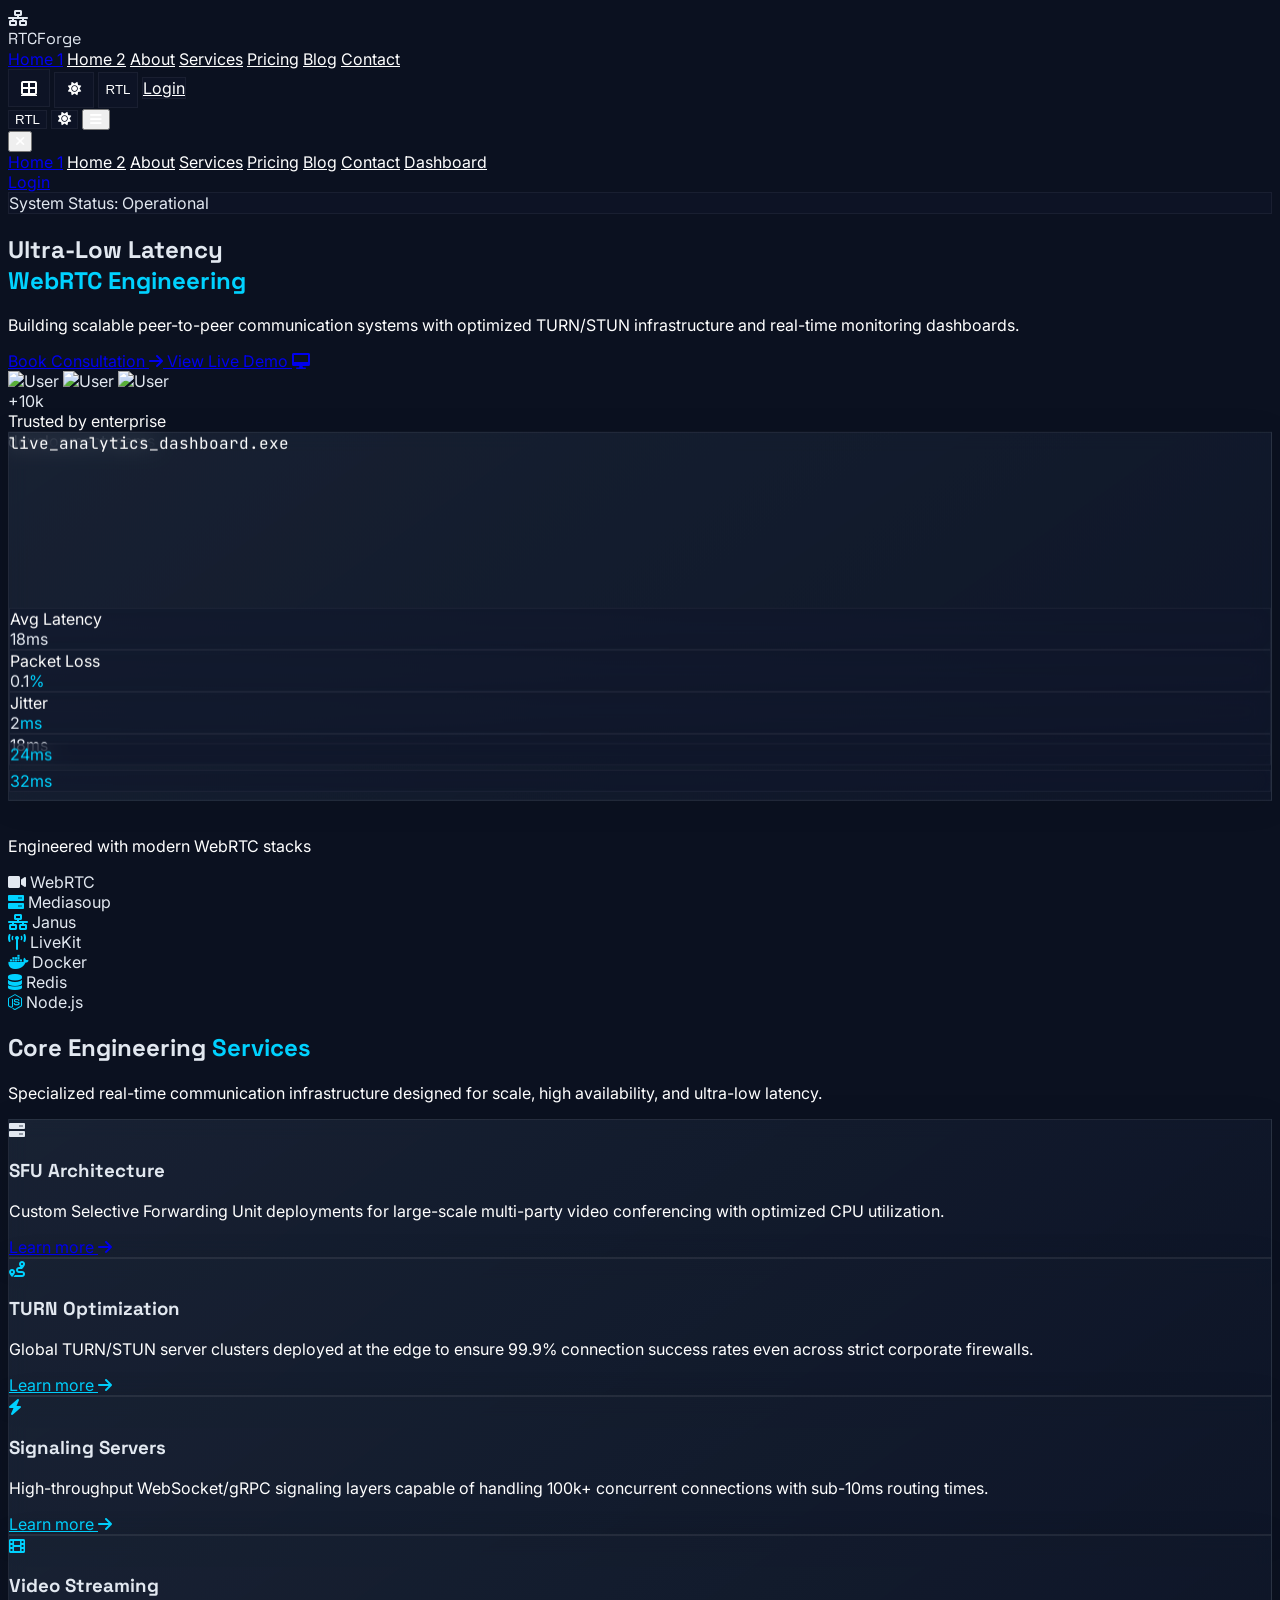
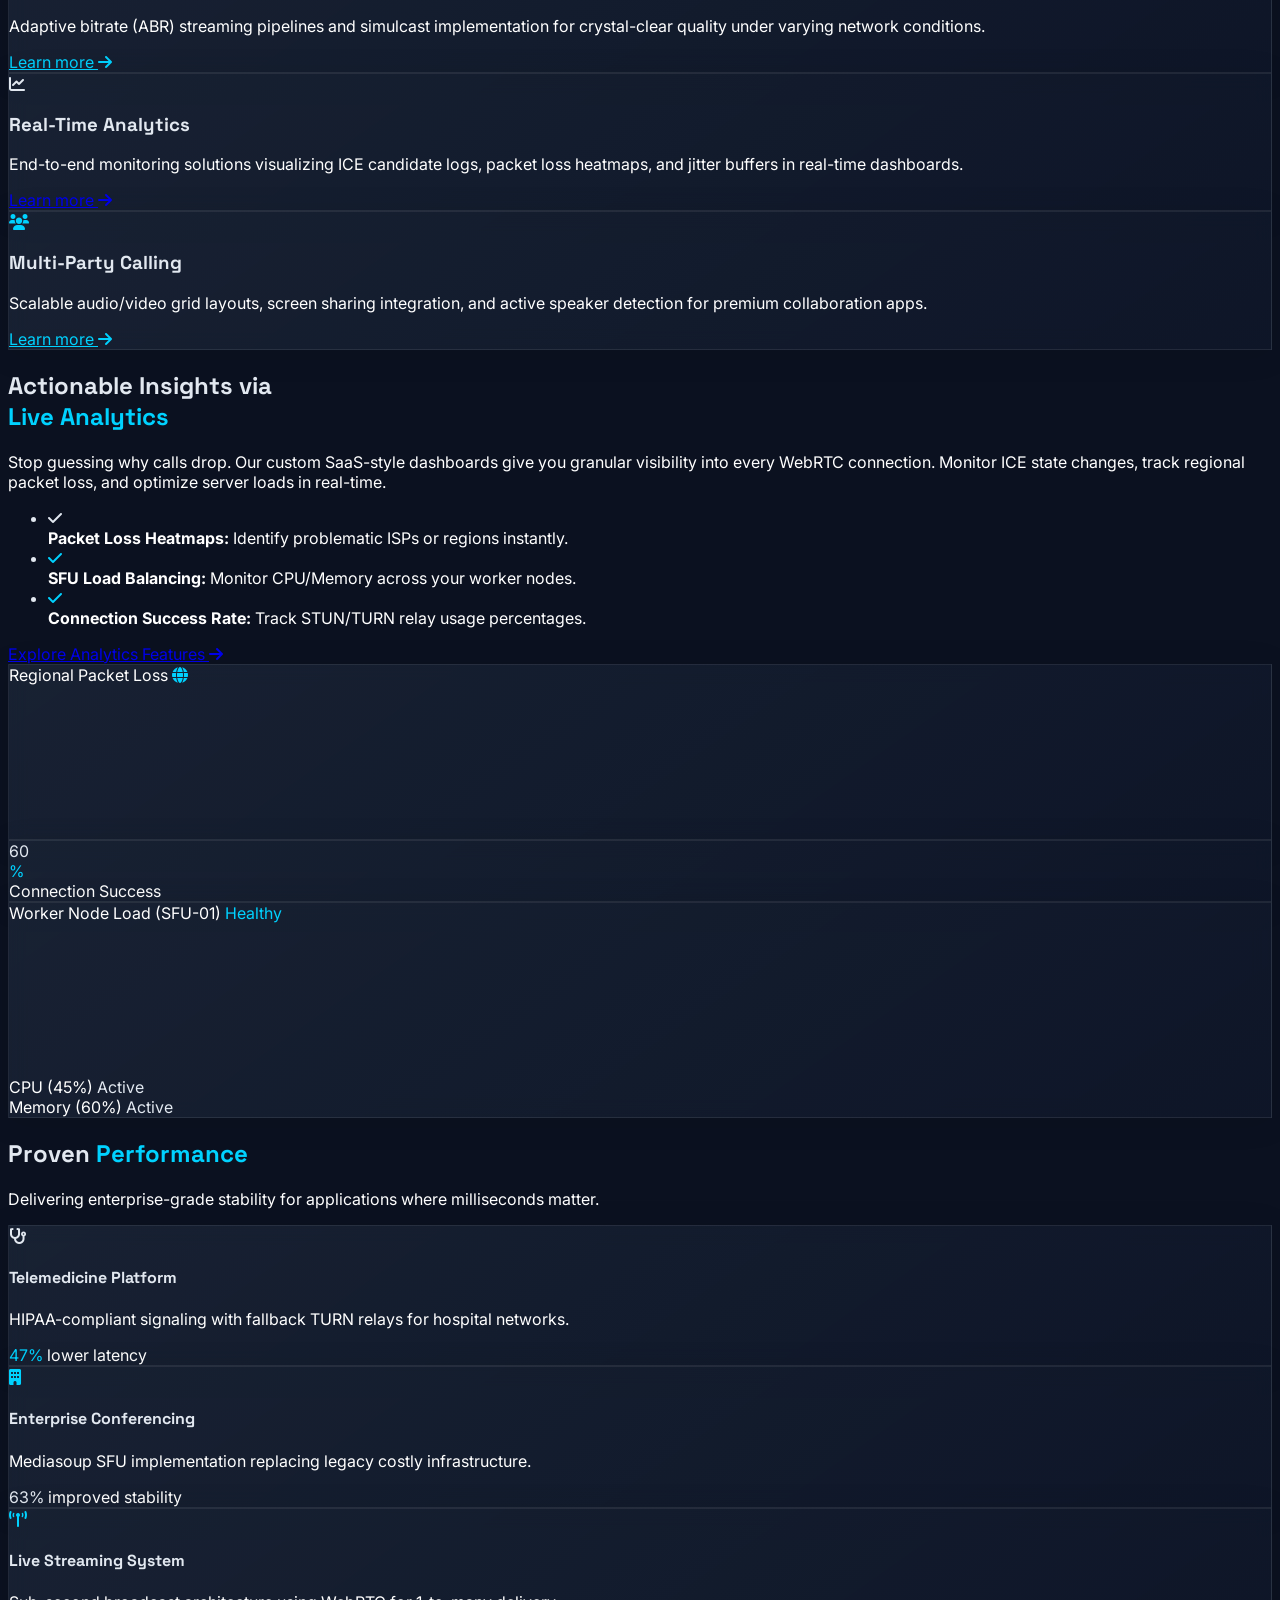
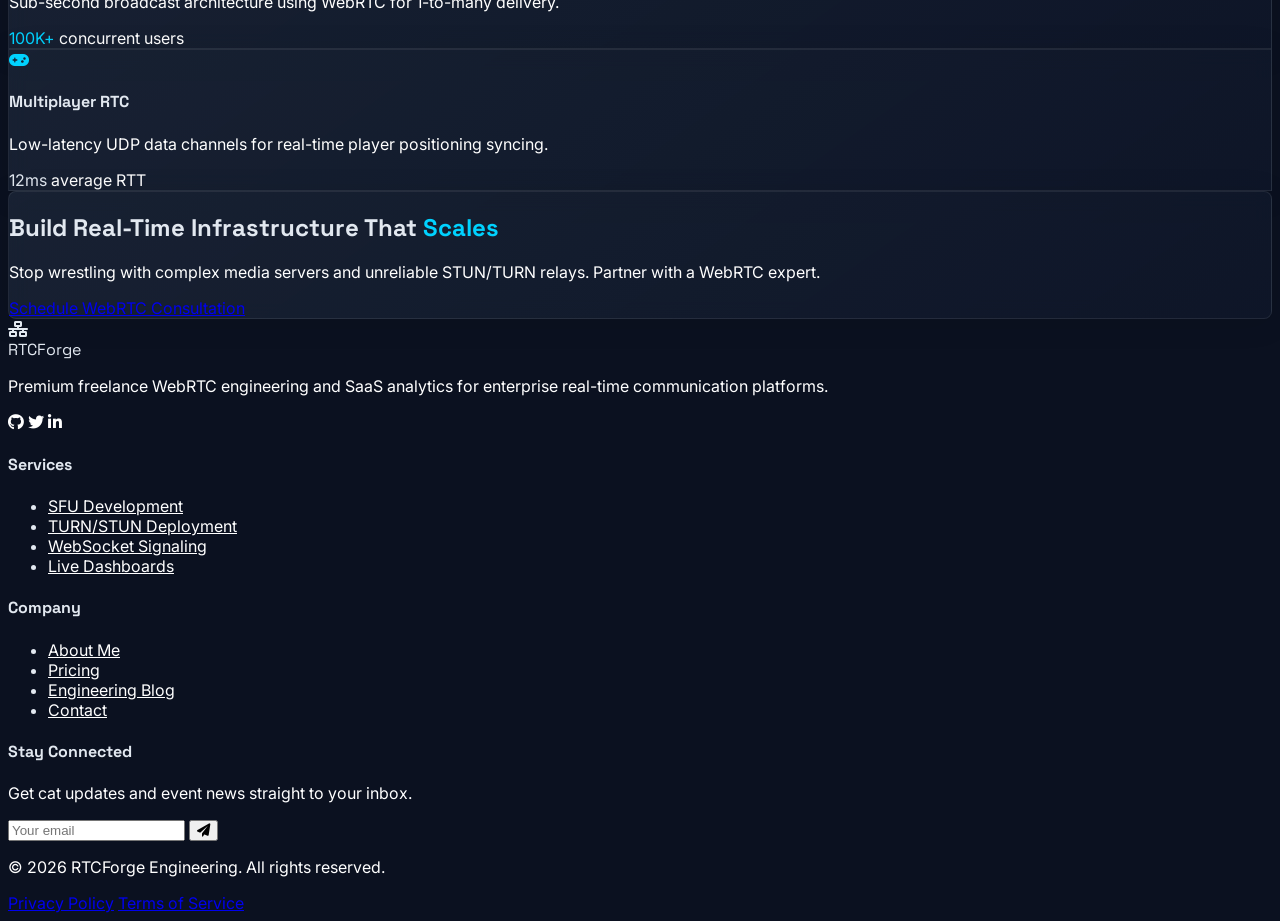
==== commit e6075067: "Finalized UI/UX refinements: fixed mobile menu alignment, standardized CTA buttons, resolved light m" ====
--- a/index.html
+++ b/index.html
@@ -27,8 +27,9 @@
     <link rel="stylesheet" href="assets/css/style.css">
     <link rel="stylesheet" href="assets/css/dark-mode.css">
     <link rel="stylesheet" href="assets/css/responsive.css">
+    <link rel="icon" type="image/png" href="assets/images/favicon.png">
 </head>
-<body class="antialiased selection:bg-primary selection:text-white relative">
+<body class="limited-text-palette antialiased selection:bg-primary selection:text-white relative">
 
     <!-- Header -->
     <!-- Header -->
@@ -92,7 +93,7 @@
                 <i class="fas fa-times text-2xl"></i>
             </button>
         </div>
-        <div class="flex flex-col items-center gap-6 px-4 py-8 overflow-y-auto">
+        <div class="flex flex-col items-center justify-start gap-6 px-4 py-8 overflow-y-auto flex-grow">
             <a href="index.html" class="text-2xl font-bold text-primary">Home 1</a>
             <a href="home2.html" class="text-2xl font-bold text-gray-300">Home 2</a>
             <a href="about.html" class="text-2xl font-bold text-gray-300">About</a>
@@ -106,9 +107,6 @@
                 <a href="login.html" class="bg-gradient-to-r from-primary to-secondary text-white font-bold px-8 py-3 rounded-lg w-full max-w-xs text-center btn-glow">Login</a>
             </div>
         </div>
-    </div>
-    </div>
-    </div>
     </div>
 
     <!-- Main Content -->
@@ -145,14 +143,14 @@
                         <p class="text-lg md:text-xl text-gray-400 mb-8 max-w-xl leading-relaxed">
                             Building scalable peer-to-peer communication systems with optimized TURN/STUN infrastructure and real-time monitoring dashboards.
                         </p>
-                        <div class="flex flex-wrap gap-4">
-                            <a href="contact.html" class="bg-gradient-to-r from-primary to-secondary text-white font-bold px-8 py-4 rounded-lg btn-glow inline-flex items-center gap-2">
-                                Book Consultation <i class="fas fa-arrow-right"></i>
-                            </a>
-                            <a href="dashboard.html" class="glass text-white font-bold px-8 py-4 rounded-lg hover:bg-white/10 transition-colors inline-flex items-center gap-2">
-                                View Live Demo <i class="fas fa-desktop"></i>
-                            </a>
-                        </div>
+                        <div class="flex flex-col sm:flex-row gap-4 justify-center lg:justify-start" data-aos="fade-up" data-aos-delay="400">
+                    <a href="contact.html" class="w-full sm:w-auto sm:min-w-[220px] inline-flex items-center justify-center gap-2 bg-gradient-to-r from-primary to-secondary text-white font-bold px-8 py-4 rounded-xl btn-glow group transition-all duration-300 transform hover:scale-105">
+                        Book Consultation <i class="fas fa-arrow-right transition-transform group-hover:translate-x-1"></i>
+                    </a>
+                    <a href="dashboard.html" class="w-full sm:w-auto sm:min-w-[220px] inline-flex items-center justify-center gap-2 bg-white/10 hover:bg-white/20 backdrop-blur-md text-white font-bold px-8 py-4 rounded-xl border border-white/10 transition-all duration-300 transform hover:scale-105">
+                        View Live Demo <i class="fas fa-desktop"></i>
+                    </a>
+                </div>
                         <div class="mt-10 flex gap-6 items-center">
                             <div class="flex -space-x-4">
                                 <img class="w-12 h-12 rounded-full border-2 border-dark" src="https://images.unsplash.com/photo-1534528741775-53994a69daeb?q=80&w=100&auto=format&fit=crop" alt="User">
@@ -206,13 +204,13 @@
                             </div>
 
                             <!-- Latency Badges absolute positioned -->
-                            <div class="absolute -top-6 -right-6 glass px-4 py-2 rounded-lg border border-primary/50 text-primary font-bold shadow-[0_0_15px_rgba(0,210,255,0.3)] animate-pulse">
+                            <div class="absolute -top-4 right-4 md:-top-6 md:-right-6 glass px-2 md:px-4 py-1 md:py-2 rounded-lg border border-primary/50 text-primary font-bold text-xs md:text-base shadow-[0_0_15px_rgba(0,210,255,0.3)] animate-pulse z-10">
                                 18ms
                             </div>
-                            <div class="absolute top-1/2 -left-8 glass px-4 py-2 rounded-lg border border-secondary/50 text-secondary font-bold shadow-[0_0_15px_rgba(124,58,237,0.3)] float-anim" style="animation-delay: 1s;">
+                            <div class="absolute top-1/4 left-2 md:top-1/2 md:-left-8 glass px-2 md:px-4 py-1 md:py-2 rounded-lg border border-secondary/50 text-secondary font-bold text-xs md:text-base shadow-[0_0_15px_rgba(124,58,237,0.3)] float-anim z-10" style="animation-delay: 1s;">
                                 24ms
                             </div>
-                            <div class="absolute -bottom-4 right-10 glass px-4 py-2 rounded-lg border border-success/50 text-success font-bold shadow-[0_0_15px_rgba(34,197,94,0.3)] float-anim" style="animation-delay: 2s;">
+                            <div class="absolute -bottom-2 right-4 md:-bottom-4 md:right-10 glass px-2 md:px-4 py-1 md:py-2 rounded-lg border border-success/50 text-success font-bold text-xs md:text-base shadow-[0_0_15px_rgba(34,197,94,0.3)] float-anim z-10" style="animation-delay: 2s;">
                                 32ms
                             </div>
                         </div>
@@ -459,7 +457,7 @@
     <!-- Footer -->
     <footer class="bg-slate-900 border-t border-white/10 pt-16 pb-8">
         <div class="max-w-7xl mx-auto px-4 sm:px-6 lg:px-8">
-            <div class="grid grid-cols-1 md:grid-cols-4 gap-12 mb-12">
+            <div class="grid grid-cols-1 md:grid-cols-5 gap-12 mb-12">
                 <div class="col-span-1 md:col-span-2">
                     <div class="flex items-center gap-3 mb-6">
                         <div class="w-10 h-10 rounded-lg bg-gradient-to-tr from-primary to-secondary flex items-center justify-center text-white font-bold text-xl neon-border">
@@ -494,6 +492,17 @@
                         <li><a href="contact.html" class="text-gray-400 hover:text-primary transition-colors">Contact</a></li>
                     </ul>
                 </div>
+            
+                <div>
+                    <h4 class="text-white font-bold mb-6">Stay Connected</h4>
+                    <p class="text-gray-400 mb-4">Get cat updates and event news straight to your inbox.</p>
+                    <div class="flex items-center bg-white/5 border border-white/10 rounded-xl p-2">
+                        <input type="email" placeholder="Your email" class="w-full bg-transparent text-gray-300 placeholder:text-gray-500 focus:outline-none px-2">
+                        <button type="button" aria-label="Subscribe" class="w-10 h-10 rounded-lg bg-white/10 text-white flex items-center justify-center hover:bg-white/20 transition-colors">
+                            <i class="fas fa-paper-plane"></i>
+                        </button>
+                    </div>
+                </div>
             </div>
             
             <div class="border-t border-white/10 pt-8 flex flex-col md:flex-row justify-between items-center gap-4">
@@ -515,3 +524,6 @@
     <script src="assets/js/dashboard.js"></script>
 </body>
 </html>
+
+
+
--- a/assets/css/style.css
+++ b/assets/css/style.css
@@ -15,6 +15,98 @@
     overflow-x: hidden;
 }
 
+/* Limit text palette to white + primary on selected public pages */
+.limited-text-palette .text-gray-300,
+.limited-text-palette .text-gray-200,
+.limited-text-palette .text-gray-400,
+.limited-text-palette .text-gray-500,
+.limited-text-palette .text-gray-600,
+.limited-text-palette .text-slate-300,
+.limited-text-palette .text-slate-400,
+.limited-text-palette .text-slate-500 {
+    color: #ffffff !important;
+}
+
+.limited-text-palette .text-secondary,
+.limited-text-palette .text-success,
+.limited-text-palette .text-warning,
+.limited-text-palette .text-blue-500,
+.limited-text-palette .text-green-500,
+.limited-text-palette .text-red-500,
+.limited-text-palette .text-red-400,
+.limited-text-palette .text-yellow-500,
+.limited-text-palette .text-danger {
+    color: var(--primary) !important;
+}
+
+.limited-text-palette .hover\:text-secondary:hover,
+.limited-text-palette .hover\:text-success:hover,
+.limited-text-palette .hover\:text-warning:hover,
+.limited-text-palette .hover\:text-blue-500:hover,
+.limited-text-palette .hover\:text-green-500:hover,
+.limited-text-palette .hover\:text-red-500:hover,
+.limited-text-palette .hover\:text-yellow-500:hover,
+.limited-text-palette .hover\:text-danger:hover {
+    color: var(--primary) !important;
+}
+
+.limited-text-palette .group:hover .group-hover\:text-secondary,
+.limited-text-palette .group:hover .group-hover\:text-success,
+.limited-text-palette .group:hover .group-hover\:text-warning,
+.limited-text-palette .group:hover .group-hover\:text-blue-500,
+.limited-text-palette .group:hover .group-hover\:text-green-500,
+.limited-text-palette .group:hover .group-hover\:text-red-500,
+.limited-text-palette .group:hover .group-hover\:text-red-400,
+.limited-text-palette .group:hover .group-hover\:text-yellow-500,
+.limited-text-palette .group:hover .group-hover\:text-danger {
+    color: var(--primary) !important;
+}
+
+.limited-text-palette .text-gradient,
+.limited-text-palette .text-transparent {
+    background: none !important;
+    color: var(--primary) !important;
+    -webkit-text-fill-color: var(--primary) !important;
+}
+
+/* In light mode use black + primary on selected public pages */
+.limited-text-palette.light-mode .text-white,
+.limited-text-palette.light-mode .text-gray-200,
+.limited-text-palette.light-mode .text-gray-300,
+.limited-text-palette.light-mode .text-gray-400,
+.limited-text-palette.light-mode .text-gray-500,
+.limited-text-palette.light-mode .text-gray-600,
+.limited-text-palette.light-mode .text-slate-300,
+.limited-text-palette.light-mode .text-slate-400,
+.limited-text-palette.light-mode .text-slate-500 {
+    color: #000000 !important;
+}
+
+/* Ensure image overlays and dark-bg components keep white text in light mode */
+.limited-text-palette.light-mode .keep-white,
+.limited-text-palette.light-mode [class*="from-black"] * {
+    color: #ffffff !important;
+}
+
+/* Keep About -> Technical Arsenal content crisp (no blur effect) */
+#technical-arsenal {
+    -webkit-font-smoothing: antialiased;
+    -moz-osx-font-smoothing: grayscale;
+    text-rendering: optimizeLegibility;
+}
+
+#technical-arsenal,
+#technical-arsenal * {
+    filter: none !important;
+    backdrop-filter: none !important;
+    -webkit-backdrop-filter: none !important;
+}
+
+/* Force transforms to none after AOS animation to prevent subpixel blurring */
+#technical-arsenal [data-aos].aos-animate {
+    transform: none !important;
+}
+
 h1, h2, h3, h4, h5, h6 {
     font-family: 'Space Grotesk', sans-serif;
 }
@@ -35,6 +127,18 @@
     backdrop-filter: blur(10px);
     border: 1px solid rgba(255, 255, 255, 0.08);
     box-shadow: 0 4px 30px rgba(0, 0, 0, 0.1);
+}
+
+/* Keep desktop navbar utility buttons visually consistent */
+#header a[title="Dashboard"],
+#header #theme-toggle,
+#header #rtl-toggle {
+    width: 2.5rem;
+    height: 2.25rem;
+    padding: 0;
+    display: inline-flex;
+    align-items: center;
+    justify-content: center;
 }
 
 .text-gradient {
@@ -124,3 +228,35 @@
         justify-content: center;
     }
 }
+
+/* Dashboard RTL Support */
+[dir="rtl"] #dashboard-sidebar {
+    left: auto !important;
+    right: 0 !important;
+}
+
+@media (max-width: 1023px) {
+    [dir="rtl"] #dashboard-sidebar {
+        transform: translateX(100%) !important;
+    }
+    [dir="rtl"] #dashboard-sidebar:not(.translate-x-0) {
+        transform: translateX(100%) !important;
+    }
+    [dir="rtl"] #dashboard-sidebar.translate-x-0 {
+        transform: translateX(0) !important;
+    }
+}
+
+[dir="rtl"] .flex-1.flex.flex-col {
+    direction: rtl;
+}
+
+[dir="rtl"] .ml-2 {
+    margin-left: 0;
+    margin-right: 0.5rem;
+}
+
+[dir="rtl"] .mr-2 {
+    margin-right: 0;
+    margin-left: 0.5rem;
+}
--- a/assets/css/dark-mode.css
+++ b/assets/css/dark-mode.css
@@ -33,9 +33,16 @@
 }
 
 body.light-mode .bg-slate-800,
-body.light-mode .bg-slate-900 {
+body.light-mode .bg-slate-900,
+body.light-mode .bg-slate-900\/50,
+body.light-mode .bg-dark,
+body.light-mode .bg-dark\/95 {
     background-color: #ffffff !important;
     border-color: #e2e8f0 !important;
+}
+
+body.light-mode #mobile-menu {
+    background-color: rgba(255, 255, 255, 0.98) !important;
 }
 
 body.light-mode input, body.light-mode textarea {
@@ -57,3 +64,77 @@
     color: #00D2FF !important;
 }
 
+/* Fix for background images with overlay blend mode in light mode */
+body.light-mode .glass.bg-blend-overlay {
+    background-blend-mode: normal !important;
+}
+
+/* Mobile Menu Icons Light Mode */
+body.light-mode #mobile-menu-btn,
+body.light-mode #close-menu-btn,
+body.light-mode #dashboard-menu-btn,
+body.light-mode #mobile-menu-btn i,
+body.light-mode #close-menu-btn i,
+body.light-mode #dashboard-menu-btn i {
+    color: #0f172a !important;
+}
+
+body.light-mode i.fas, 
+body.light-mode i.fab, 
+body.light-mode i.far {
+    color: inherit;
+}
+
+body.light-mode .bg-white\/5,
+body.light-mode .bg-white\/10,
+body.light-mode .bg-black\/30 {
+    background-color: rgba(0, 0, 0, 0.05) !important;
+}
+
+body.light-mode .border-white\/5,
+body.light-mode .border-white\/10 {
+    border-color: rgba(0, 0, 0, 0.1) !important;
+}
+
+body.light-mode .hover\:bg-white\/5:hover,
+body.light-mode .hover\:bg-white\/10:hover {
+    background-color: rgba(0, 0, 0, 0.08) !important;
+}
+
+body.light-mode .bg-black\/50 {
+    background-color: #f1f5f9 !important;
+    border: 1px solid #e2e8f0;
+}
+
+body.light-mode .font-mono.text-gray-300 {
+    color: #475569 !important;
+}
+
+/* Dashboard Sidebar Light Mode Fixes */
+body.light-mode .nav-item {
+    color: #64748b !important;
+}
+
+body.light-mode .nav-item:hover {
+    background-color: #f1f5f9 !important;
+    color: #0ea5e9 !important;
+}
+
+body.light-mode .nav-item.bg-primary\/10 {
+    background-color: #e0f2fe !important;
+    color: #0369a1 !important;
+    border-color: #bae6fd !important;
+}
+
+body.light-mode .text-gray-500 {
+    color: #64748b !important;
+}
+
+body.light-mode #dashboard-sidebar {
+    background-color: #ffffff !important;
+    border-right: 1px solid #e2e8f0 !important;
+}
+
+body.light-mode .nav-item i {
+    color: inherit !important;
+}
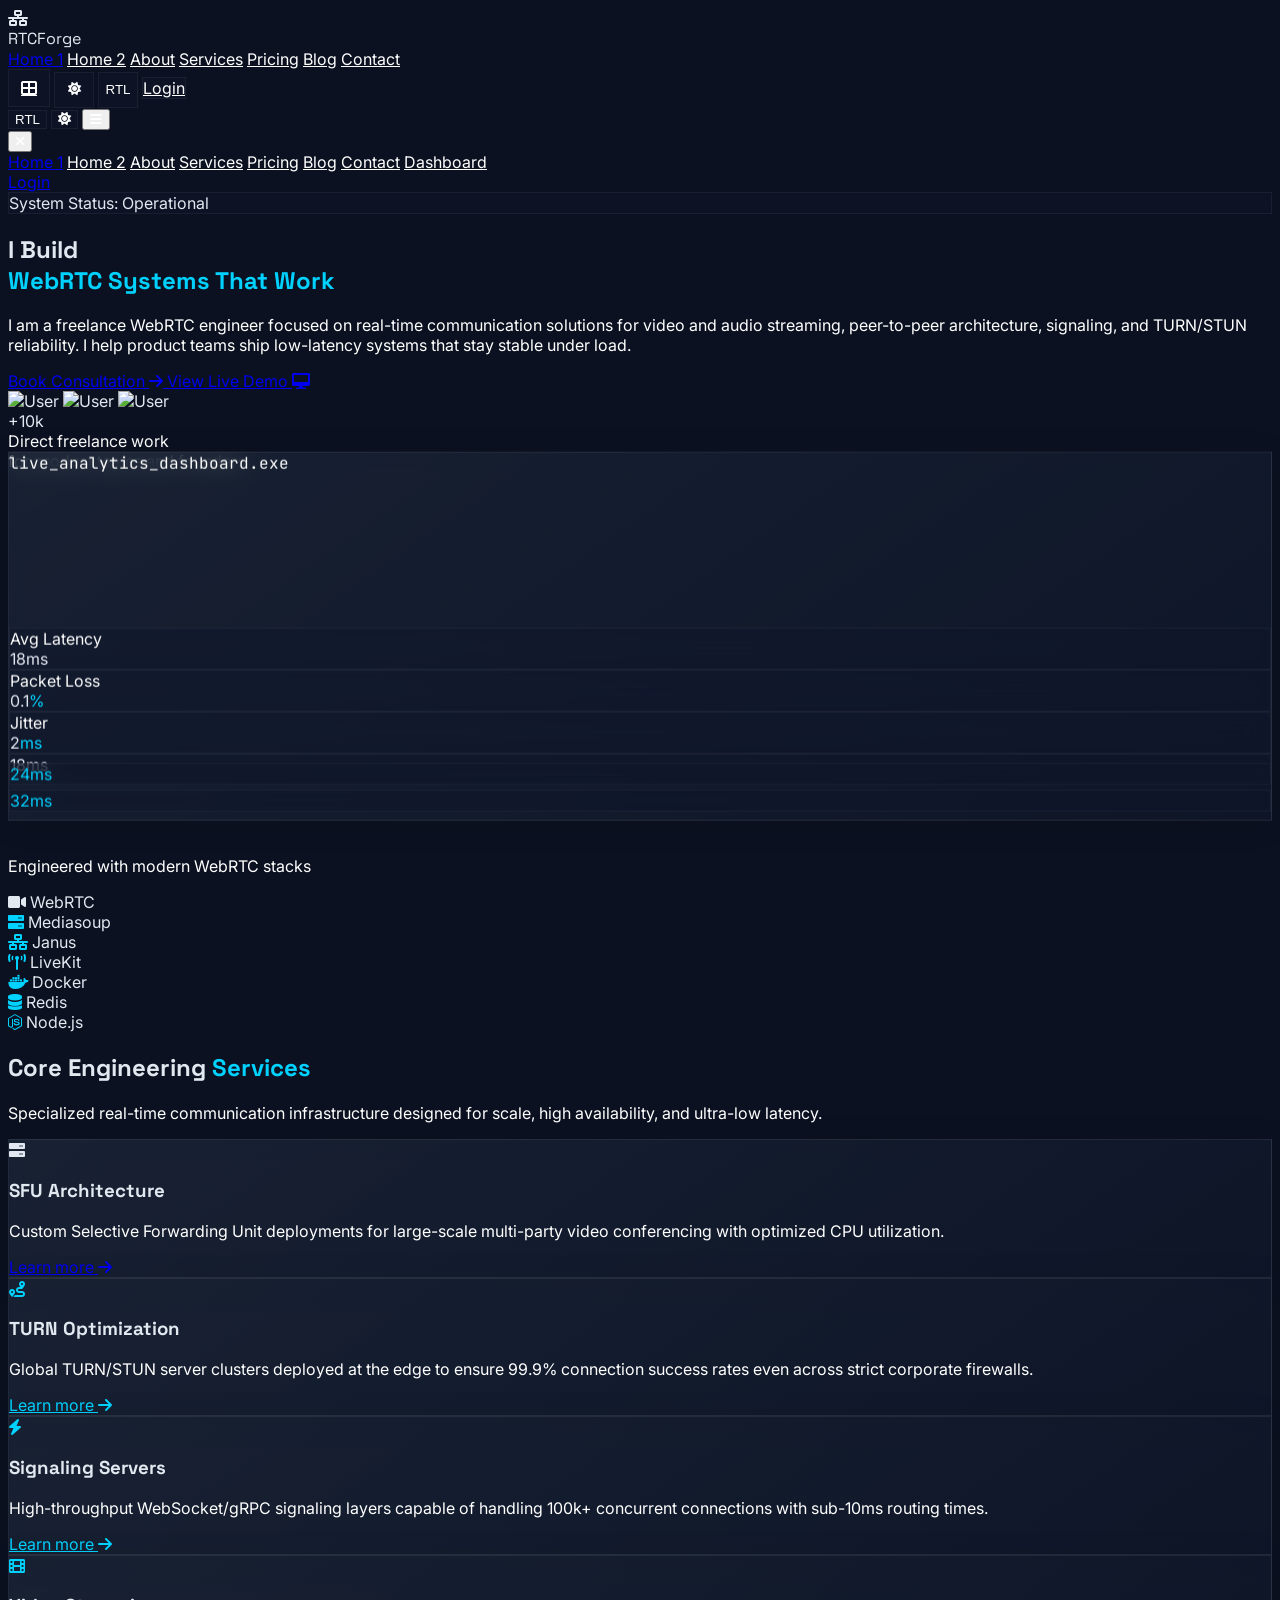
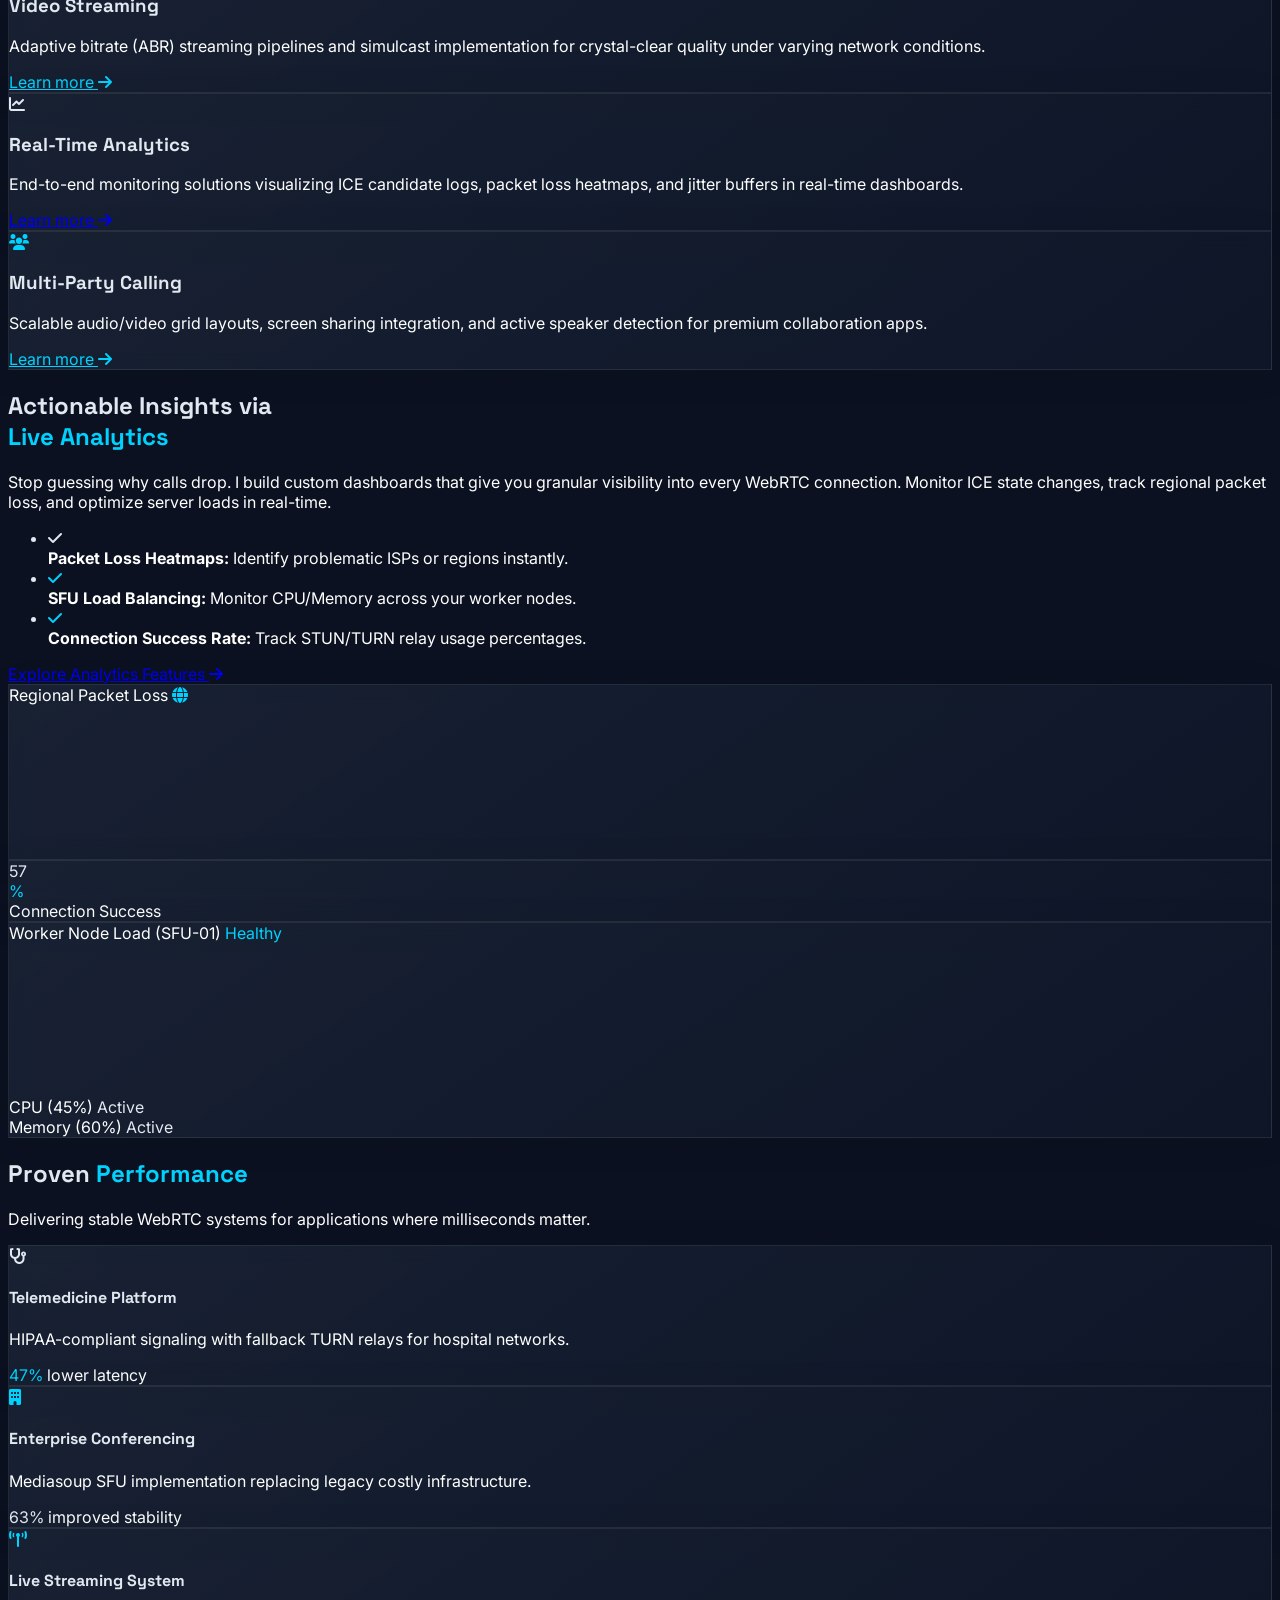
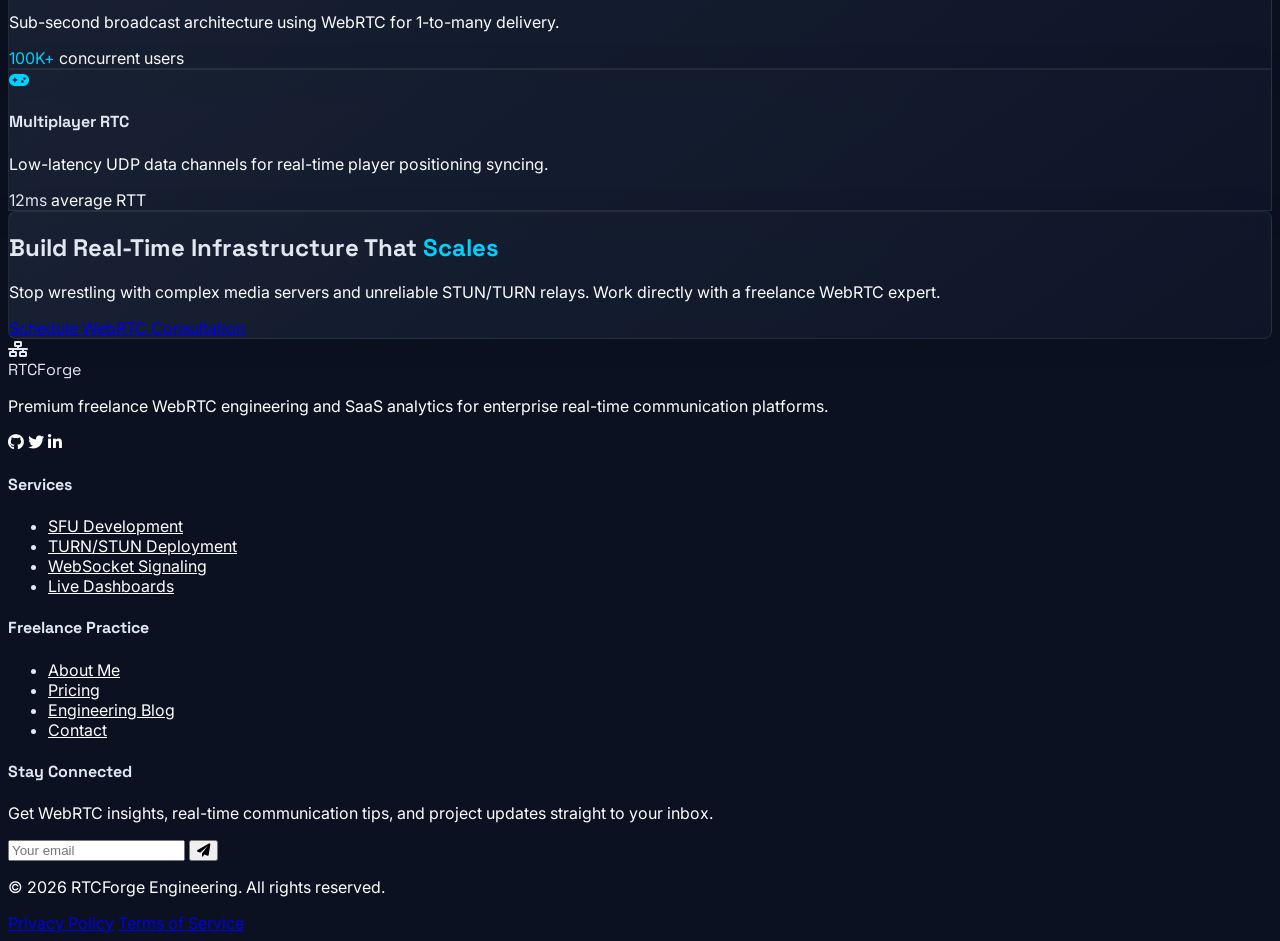
==== commit 7d432043: "Fix website UI issues" ====
--- a/index.html
+++ b/index.html
@@ -3,8 +3,8 @@
 <head>
     <meta charset="UTF-8">
     <meta name="viewport" content="width=device-width, initial-scale=1.0">
-    <title>WebRTC Dev | Premium Infrastructure</title>
-    <meta name="description" content="Ultra-Low Latency WebRTC Engineering and SaaS Analytics">
+    <title>WebRTC Dev | Freelance WebRTC Engineer</title>
+    <meta name="description" content="Freelance WebRTC engineering and real-time communication architecture">
     <script src="https://cdn.tailwindcss.com"></script>
     <script>
         tailwind.config = {
@@ -137,11 +137,11 @@
                             System Status: Operational
                         </div>
                         <h1 class="hero-title text-5xl md:text-6xl font-bold leading-tight mb-6 text-white dark-text-light">
-                            Ultra-Low Latency <br>
-                            <span class="text-gradient">WebRTC Engineering</span>
+                            I Build <br>
+                            <span class="text-gradient">WebRTC Systems That Work</span>
                         </h1>
                         <p class="text-lg md:text-xl text-gray-400 mb-8 max-w-xl leading-relaxed">
-                            Building scalable peer-to-peer communication systems with optimized TURN/STUN infrastructure and real-time monitoring dashboards.
+                            I am a freelance WebRTC engineer focused on real-time communication solutions for video and audio streaming, peer-to-peer architecture, signaling, and TURN/STUN reliability. I help product teams ship low-latency systems that stay stable under load.
                         </p>
                         <div class="flex flex-col sm:flex-row gap-4 justify-center lg:justify-start" data-aos="fade-up" data-aos-delay="400">
                     <a href="contact.html" class="w-full sm:w-auto sm:min-w-[220px] inline-flex items-center justify-center gap-2 bg-gradient-to-r from-primary to-secondary text-white font-bold px-8 py-4 rounded-xl btn-glow group transition-all duration-300 transform hover:scale-105">
@@ -158,7 +158,7 @@
                                 <img class="w-12 h-12 rounded-full border-2 border-dark" src="https://images.unsplash.com/photo-1494790108377-be9c29b29330?q=80&w=100&auto=format&fit=crop" alt="User">
                                 <div class="w-12 h-12 rounded-full border-2 border-dark bg-slate-800 flex items-center justify-center text-xs font-bold">+10k</div>
                             </div>
-                            <div class="text-sm text-gray-400">Trusted by enterprise<br><span class="text-white font-semibold">development teams</span></div>
+                            <div class="text-sm text-gray-400">Direct freelance work<br><span class="text-white font-semibold">for product teams and founders</span></div>
                         </div>
                     </div>
                     
@@ -317,7 +317,7 @@
                     <div data-aos="fade-right">
                         <h2 class="text-3xl md:text-5xl font-bold mb-6 text-white">Actionable Insights via <br><span class="text-gradient">Live Analytics</span></h2>
                         <p class="text-gray-400 text-lg mb-8 leading-relaxed">
-                            Stop guessing why calls drop. Our custom SaaS-style dashboards give you granular visibility into every WebRTC connection. Monitor ICE state changes, track regional packet loss, and optimize server loads in real-time.
+                            Stop guessing why calls drop. I build custom dashboards that give you granular visibility into every WebRTC connection. Monitor ICE state changes, track regional packet loss, and optimize server loads in real-time.
                         </p>
                         <ul class="space-y-4 mb-10">
                             <li class="flex items-start gap-3">
@@ -397,7 +397,7 @@
             <div class="max-w-7xl mx-auto px-4 sm:px-6 lg:px-8">
                 <div class="text-center max-w-3xl mx-auto mb-16" data-aos="fade-up">
                     <h2 class="text-3xl md:text-5xl font-bold mb-6 text-white">Proven <span class="text-gradient">Performance</span></h2>
-                    <p class="text-gray-400 text-lg">Delivering enterprise-grade stability for applications where milliseconds matter.</p>
+                    <p class="text-gray-400 text-lg">Delivering stable WebRTC systems for applications where milliseconds matter.</p>
                 </div>
 
                 <div class="grid grid-cols-1 md:grid-cols-2 lg:grid-cols-4 gap-6">
@@ -444,7 +444,7 @@
                     <div class="absolute top-0 left-1/2 -translate-x-1/2 w-full h-full bg-[radial-gradient(ellipse_at_top,_var(--tw-gradient-stops))] from-primary/20 via-transparent to-transparent"></div>
                     
                     <h2 class="text-4xl md:text-5xl font-bold mb-6 text-white relative z-10">Build Real-Time Infrastructure That <span class="text-gradient">Scales</span></h2>
-                    <p class="text-xl text-gray-300 mb-10 max-w-2xl mx-auto relative z-10">Stop wrestling with complex media servers and unreliable STUN/TURN relays. Partner with a WebRTC expert.</p>
+                    <p class="text-xl text-gray-300 mb-10 max-w-2xl mx-auto relative z-10">Stop wrestling with complex media servers and unreliable STUN/TURN relays. Work directly with a freelance WebRTC expert.</p>
                     
                     <a href="contact.html" class="bg-gradient-to-r from-primary to-secondary text-white font-bold px-10 py-5 rounded-xl text-lg btn-glow inline-block relative z-10">
                         Schedule WebRTC Consultation
@@ -484,7 +484,7 @@
                 </div>
                 
                 <div>
-                    <h4 class="text-white font-bold mb-6">Company</h4>
+                    <h4 class="text-white font-bold mb-6">Freelance Practice</h4>
                     <ul class="space-y-3">
                         <li><a href="about.html" class="text-gray-400 hover:text-primary transition-colors">About Me</a></li>
                         <li><a href="pricing.html" class="text-gray-400 hover:text-primary transition-colors">Pricing</a></li>
@@ -495,7 +495,7 @@
             
                 <div>
                     <h4 class="text-white font-bold mb-6">Stay Connected</h4>
-                    <p class="text-gray-400 mb-4">Get cat updates and event news straight to your inbox.</p>
+                    <p class="text-gray-400 mb-4">Get WebRTC insights, real-time communication tips, and project updates straight to your inbox.</p>
                     <div class="flex items-center bg-white/5 border border-white/10 rounded-xl p-2">
                         <input type="email" placeholder="Your email" class="w-full bg-transparent text-gray-300 placeholder:text-gray-500 focus:outline-none px-2">
                         <button type="button" aria-label="Subscribe" class="w-10 h-10 rounded-lg bg-white/10 text-white flex items-center justify-center hover:bg-white/20 transition-colors">
--- a/assets/css/style.css
+++ b/assets/css/style.css
@@ -141,6 +141,15 @@
     justify-content: center;
 }
 
+#header .desktop-menu {
+    gap: 2rem;
+}
+
+#header .desktop-menu > :not([hidden]) ~ :not([hidden]) {
+    margin-left: 0 !important;
+    margin-right: 0 !important;
+}
+
 .text-gradient {
     background: linear-gradient(90deg, var(--primary), var(--secondary));
     -webkit-background-clip: text;
--- a/assets/css/dark-mode.css
+++ b/assets/css/dark-mode.css
@@ -69,6 +69,10 @@
     background-blend-mode: normal !important;
 }
 
+body.light-mode .p2p-flow-line {
+    stroke: rgba(34, 197, 94, 0.75) !important;
+}
+
 /* Mobile Menu Icons Light Mode */
 body.light-mode #mobile-menu-btn,
 body.light-mode #close-menu-btn,
@@ -83,6 +87,23 @@
 body.light-mode i.fab, 
 body.light-mode i.far {
     color: inherit;
+}
+
+body.light-mode .pricing-roi-section .roi-status-icon {
+    opacity: 0.28 !important;
+}
+
+body.light-mode .pricing-roi-section .fa-times-circle {
+    color: #dc2626 !important;
+}
+
+body.light-mode .pricing-roi-section .fa-check-circle {
+    color: #16a34a !important;
+}
+
+body.light-mode .pricing-roi-section .roi-flow-icon,
+body.light-mode .pricing-roi-section .fa-angle-double-right {
+    color: #0f172a !important;
 }
 
 body.light-mode .bg-white\/5,
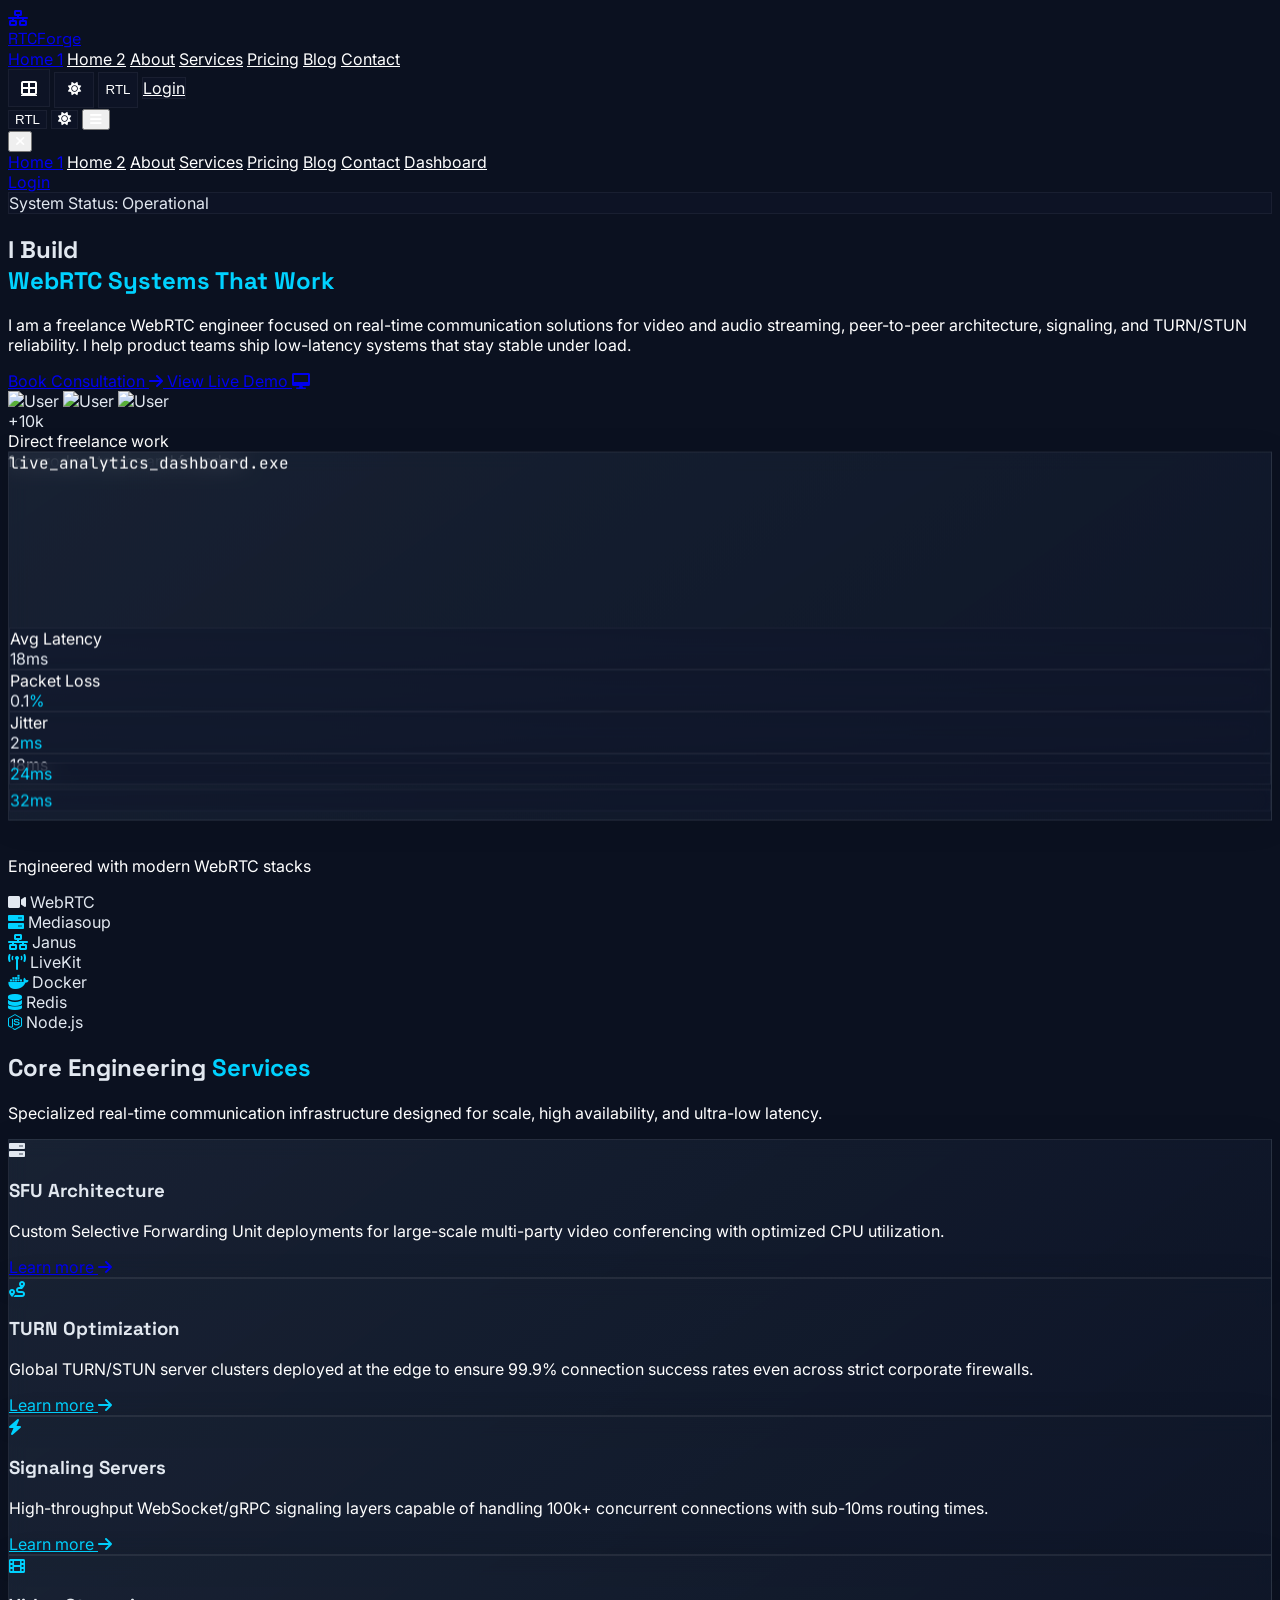
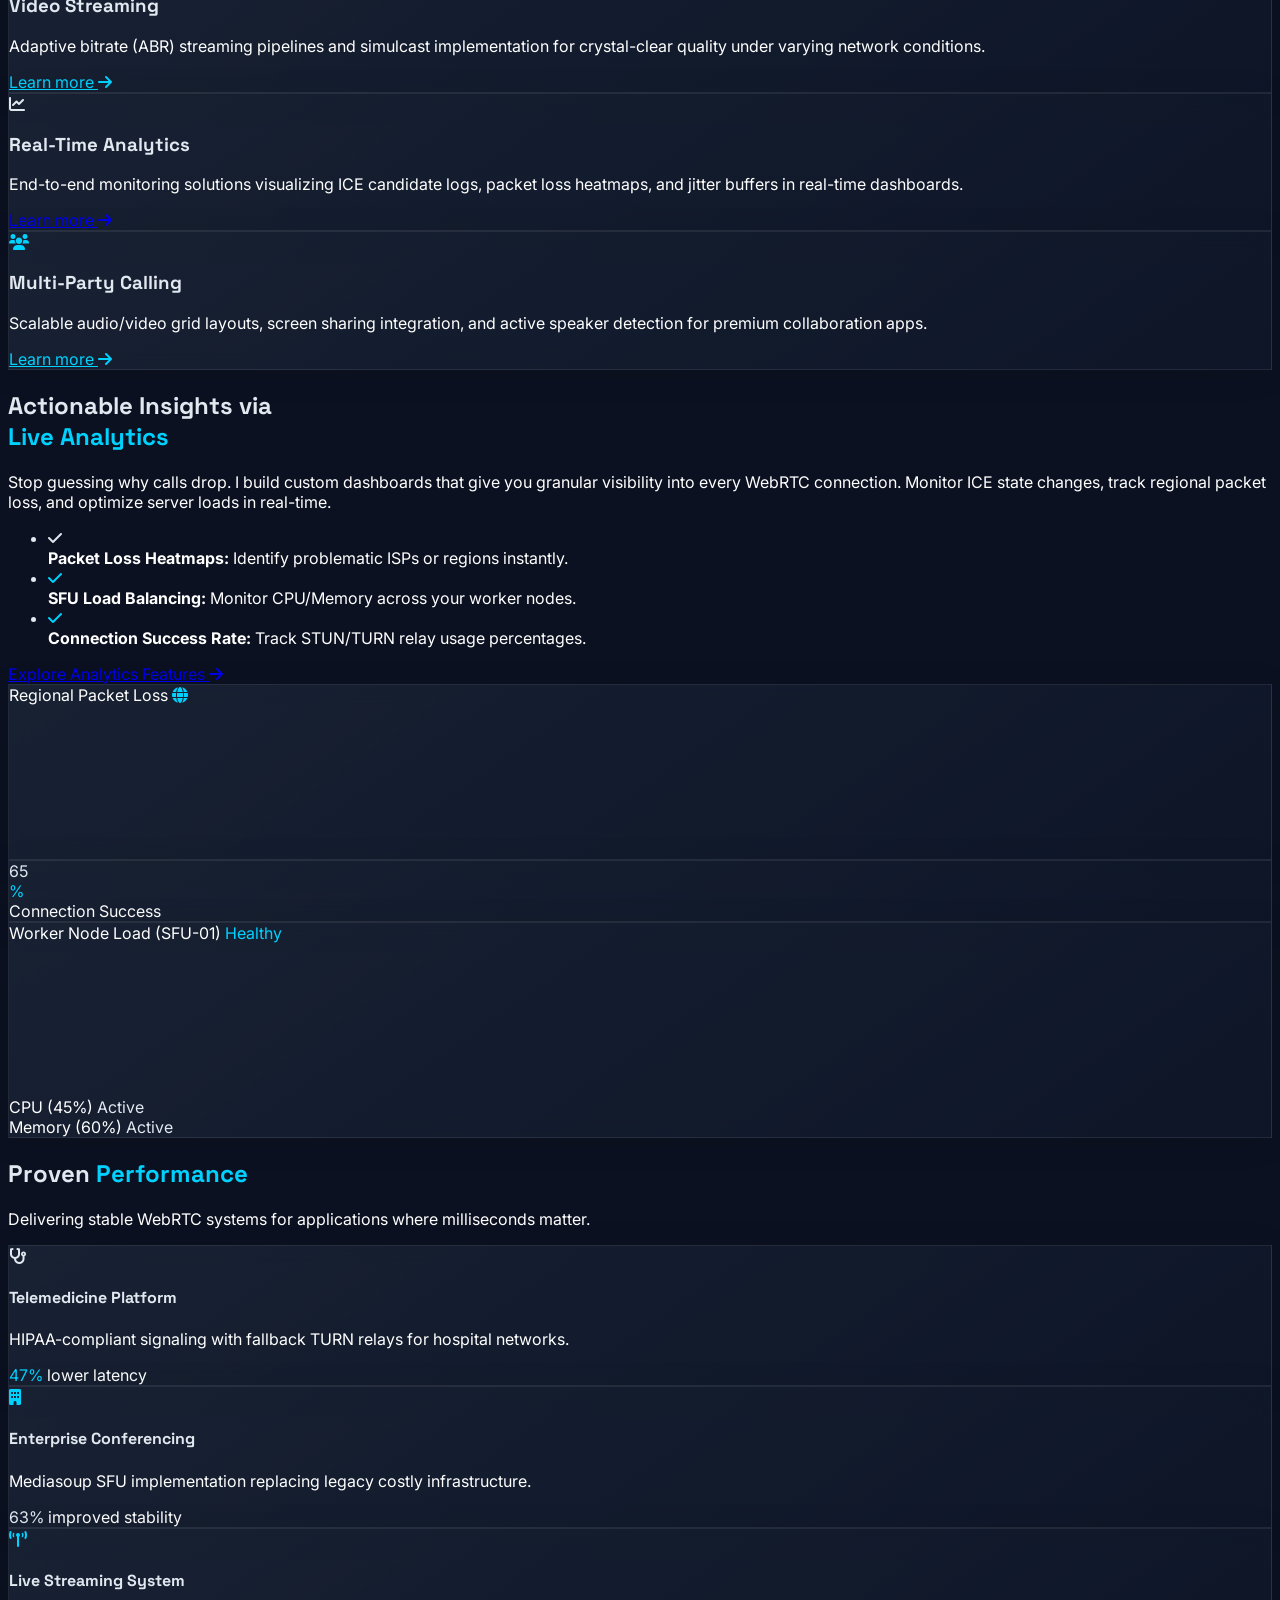
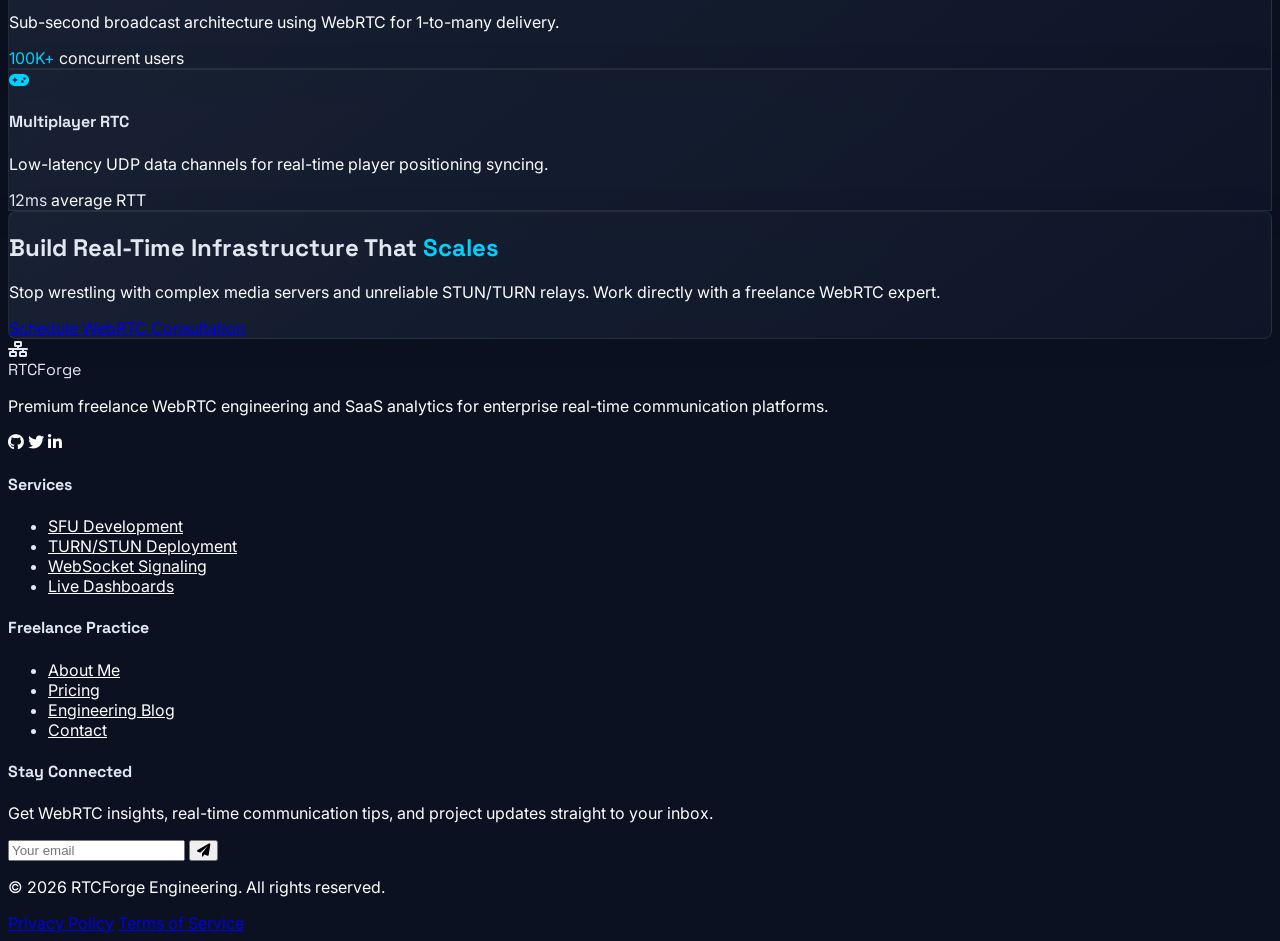
==== commit ff3155c0: "Fix: brand logo links to home, about hero image padding, dashboard profile icon moved to top right" ====
--- a/index.html
+++ b/index.html
@@ -37,12 +37,12 @@
         <div class="max-w-7xl mx-auto px-4 sm:px-6 lg:px-8">
             <div class="flex justify-between items-center h-20">
                 <!-- Logo -->
-                <div class="flex-shrink-0 flex items-center gap-3">
+                <a href="index.html" class="flex-shrink-0 flex items-center gap-3">
                     <div class="w-10 h-10 rounded-lg bg-gradient-to-tr from-primary to-secondary flex items-center justify-center text-white font-bold text-xl neon-border">
                         <i class="fas fa-network-wired"></i>
                     </div>
                     <span class="font-bold text-xl tracking-tight text-white dark-text-light" style="font-family: 'Space Grotesk', sans-serif;">RTC<span class="text-primary">Forge</span></span>
-                </div>
+                </a>
 
                 <!-- Desktop Menu -->
                 <nav class="hidden xl:flex space-x-8 desktop-menu items-center">
--- a/assets/css/dark-mode.css
+++ b/assets/css/dark-mode.css
@@ -71,6 +71,10 @@
 
 body.light-mode .p2p-flow-line {
     stroke: rgba(34, 197, 94, 0.75) !important;
+}
+
+body.light-mode .relay-flow-line {
+    stroke: rgba(0, 0, 0, 0.15) !important;
 }
 
 /* Mobile Menu Icons Light Mode */
